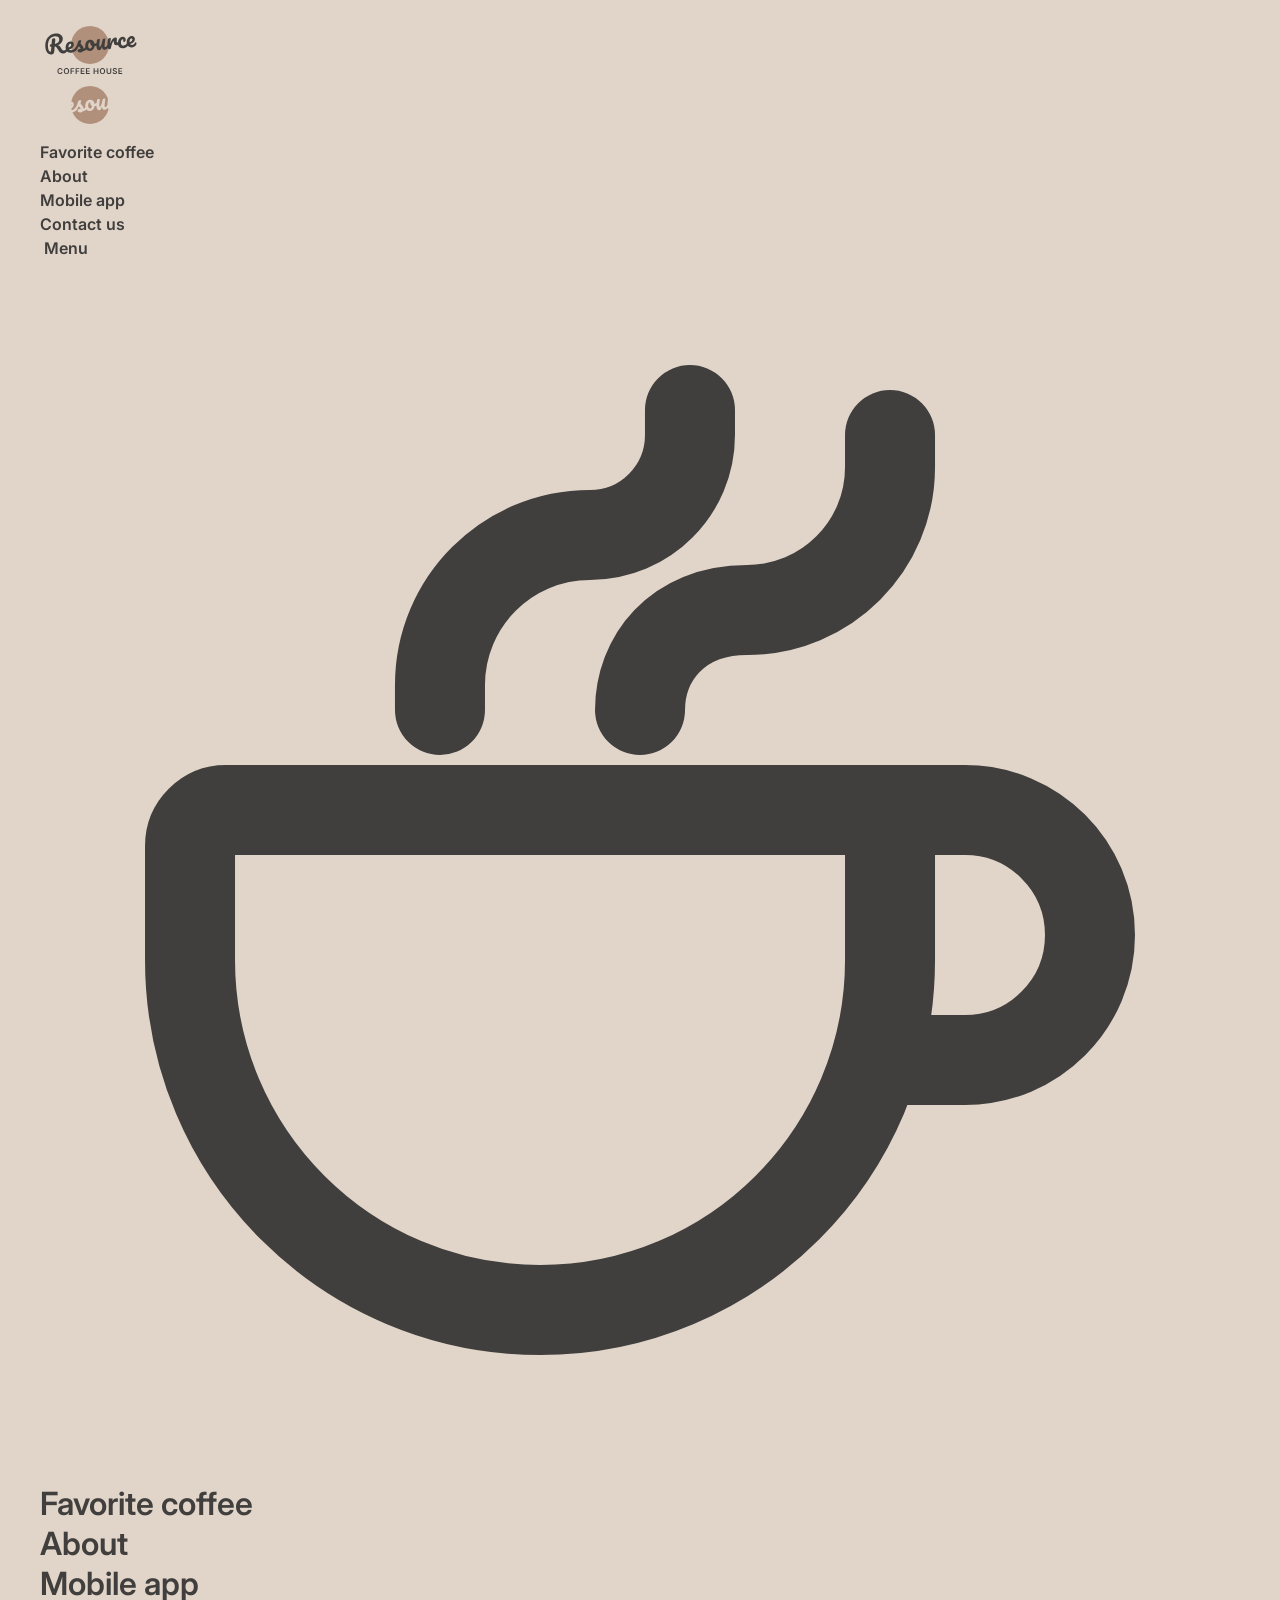
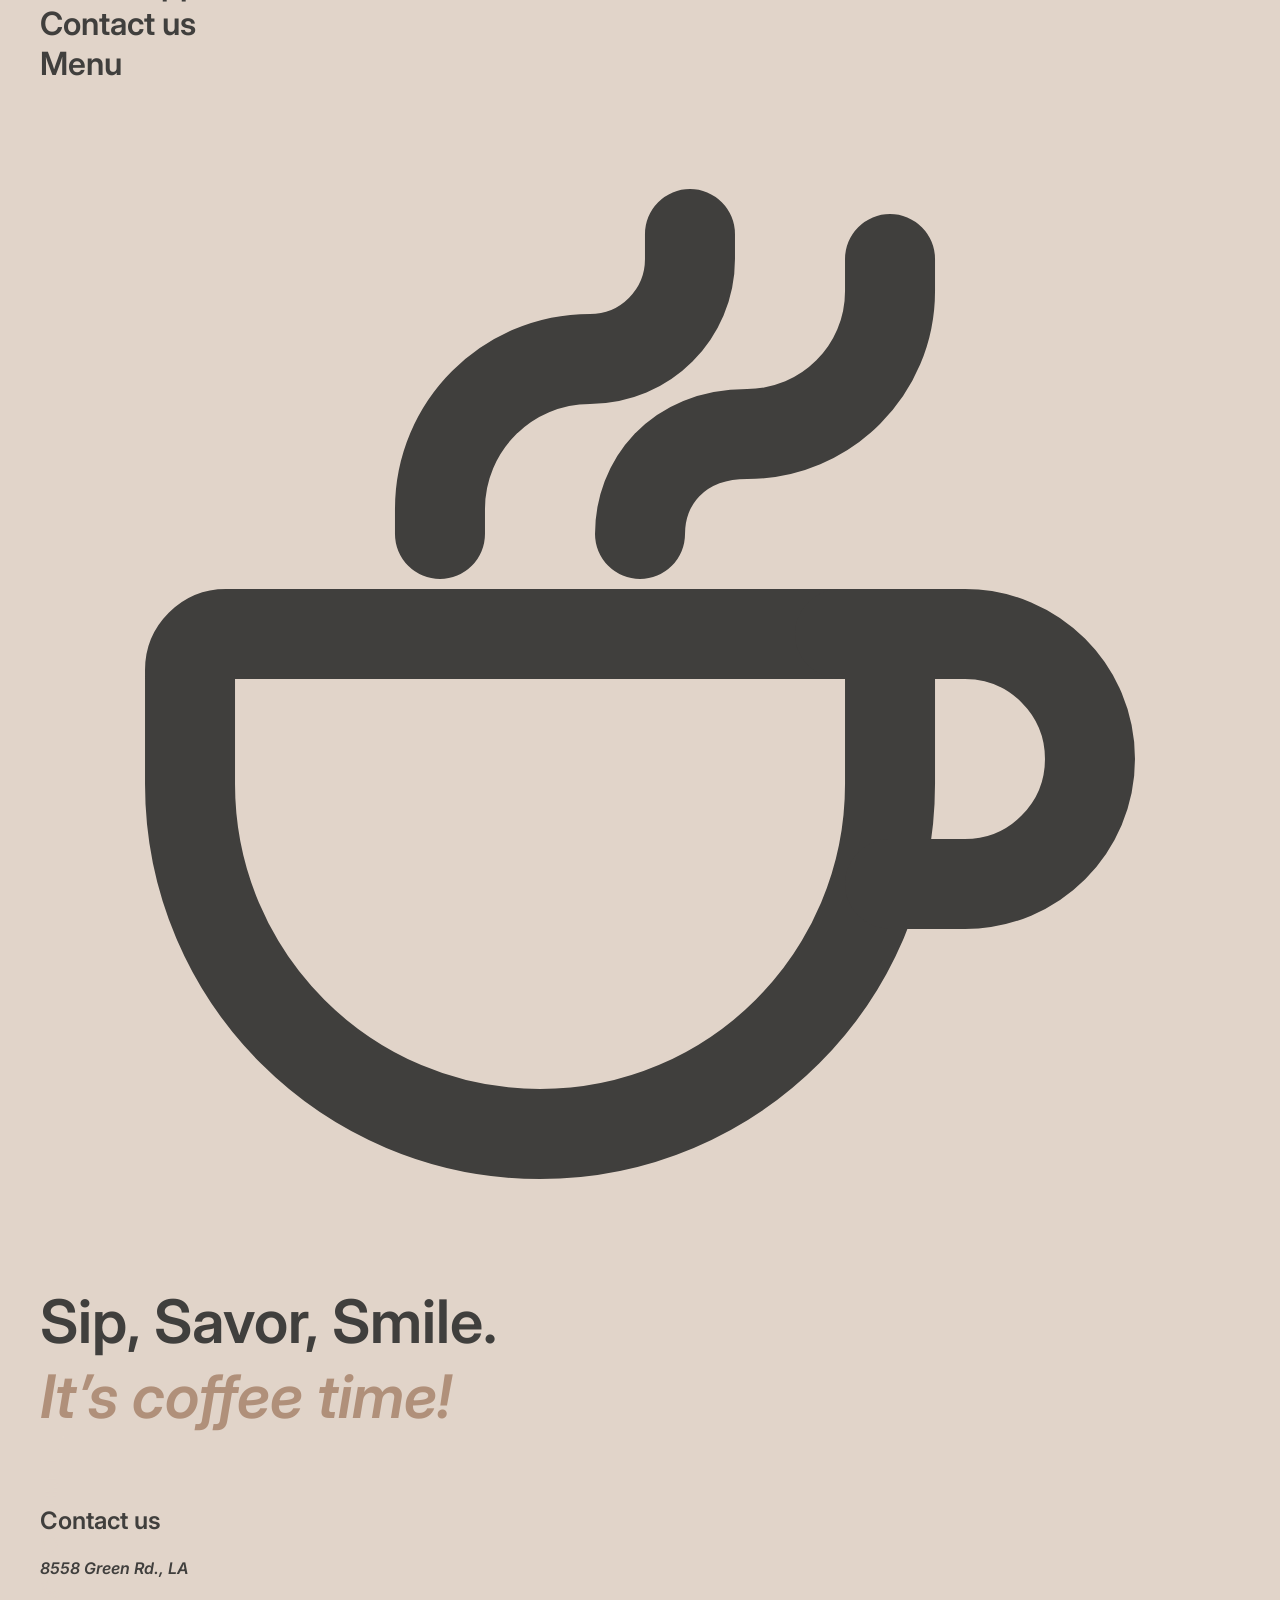
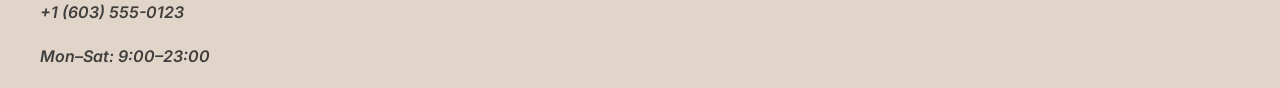
==== menu.html @ eb85e0c7 "feat: add footer and header components" ====
<!doctype html>
<html lang="en" data-theme="light">
  <head>
    <meta charset="UTF-8" />
    <meta name="viewport" content="width=device-width, initial-scale=1.0" />

    <title>Coffee House</title>

     <link rel="icon" href="./assets/icons/favicon.ico" sizes="any" />
    <link rel="icon" href="./assets/icons/favicon.svg" type="image/svg+xml" />
    <link rel="apple-touch-icon" href="./assets/images/mobile_icon.png" />

    <link rel="stylesheet" href="./css/global.css" />
    <link rel="stylesheet" href="./css/typography.css" />

    <meta
      name="description"
      content="Coffee House — enjoy premium coffee at out charming cafe."
    />

    <script src="./js/components.js" defer></script>
    <script src="./js/theme.js" defer></script>
    <script src="./components/header/header.js" defer></script>
  </head>

  <body>
    <div id="header-container"></div>

    <main>
      <section class="menu">
        <!-- Menu heading -->

        <!-- Categories -->

        <!-- Cards -->
      </section>
    </main>

    <div id="footer-container"></div>
  </body>
</html>
---- css/global.css ----
@import url("https://fonts.googleapis.com/css2?family=Inter:ital,wght@0,400;0,600;1,600&display=swap");

:root {
  color-scheme: light;

  --text-primary: light-dark(#403f3d, #e1d4c9);
  --text-inverse: light-dark(#e1d4c9, #e1d4c9);
  --text-accent: light-dark(#b0907a, #b0907a);
  --background-page: light-dark(#e1d4c9, #292826);
  --background-container: light-dark(#665f55, #403f3d);
  --background-overlay: light-dark(
    rgba(64, 63, 61, 0.8),
    rgba(41, 40, 38, 0.8)
  );
  --border-primary: light-dark(#c1b6ad, #665f55);
  --border-inverse: light-dark(#665f55, #c1b6ad);
}

:root[data-theme="light"] {
  color-scheme: light;
}

:root[data-theme="dark"] {
  color-scheme: dark;
}

*,
*::before,
*::after {
  box-sizing: border-box;
}

html {
  scroll-behavior: smooth;
}

body {
  min-width: 380px;
  padding: 20px 40px;
  margin: 0 auto;
  font-family: "Inter", sans-serif;
  color: var(--text-primary);
  background-color: var(--background-page);
}

@media (max-width: 380px) {
  body {
    padding: 20px 16px 40px;
  }
}

h1,
h2,
h3,
p {
  margin: 0;
}

ul,
ol {
  margin: 0;
  padding: 0;
  list-style: none;
}

a {
  color: inherit;
  text-decoration: none;

  &:hover {
    text-decoration: underline;
    text-decoration-thickness: 2px;
    text-underline-offset: 4px;
  }
}

button,
input,
textarea,
select {
  font: inherit;
}

button {
  padding: 0;
  color: inherit;
  background: none;
  border: none;
  cursor: pointer;
}

img,
svg {
  display: block;
}

img {
  max-width: 100%;
  height: auto;
}
---- css/typography.css ----
.heading-1 {
  font-size: 72px;
  font-weight: 600;
  line-height: 1.05;
}

.heading-2 {
  font-size: 60px;
  font-weight: 600;
  line-height: 1.25;
}

.heading-3 {
  font-size: 24px;
  font-weight: 600;
  line-height: 1.25;
}

.text-medium {
  font-size: 16px;
  font-weight: 400;
  line-height: 1.5;
}

.text-caption {
  font-size: 10px;
  font-weight: 600;
  line-height: 1.4;
}

.linkButton {
  font-size: 16px;
  font-weight: 600;
  line-height: 1.5;
}

.burger-link {
  font-size: 32px;
  font-weight: 600;
  line-height: 1.25;
}

.accent {
  color: var(--text-accent);
  font-style: italic;
}

@media (max-width: 600px) {
  .heading-1 {
    font-size: 42px;
    line-height: 1.15;
  }

  .heading-2 {
    font-size: 32px;
    line-height: 1.25;
  }
}
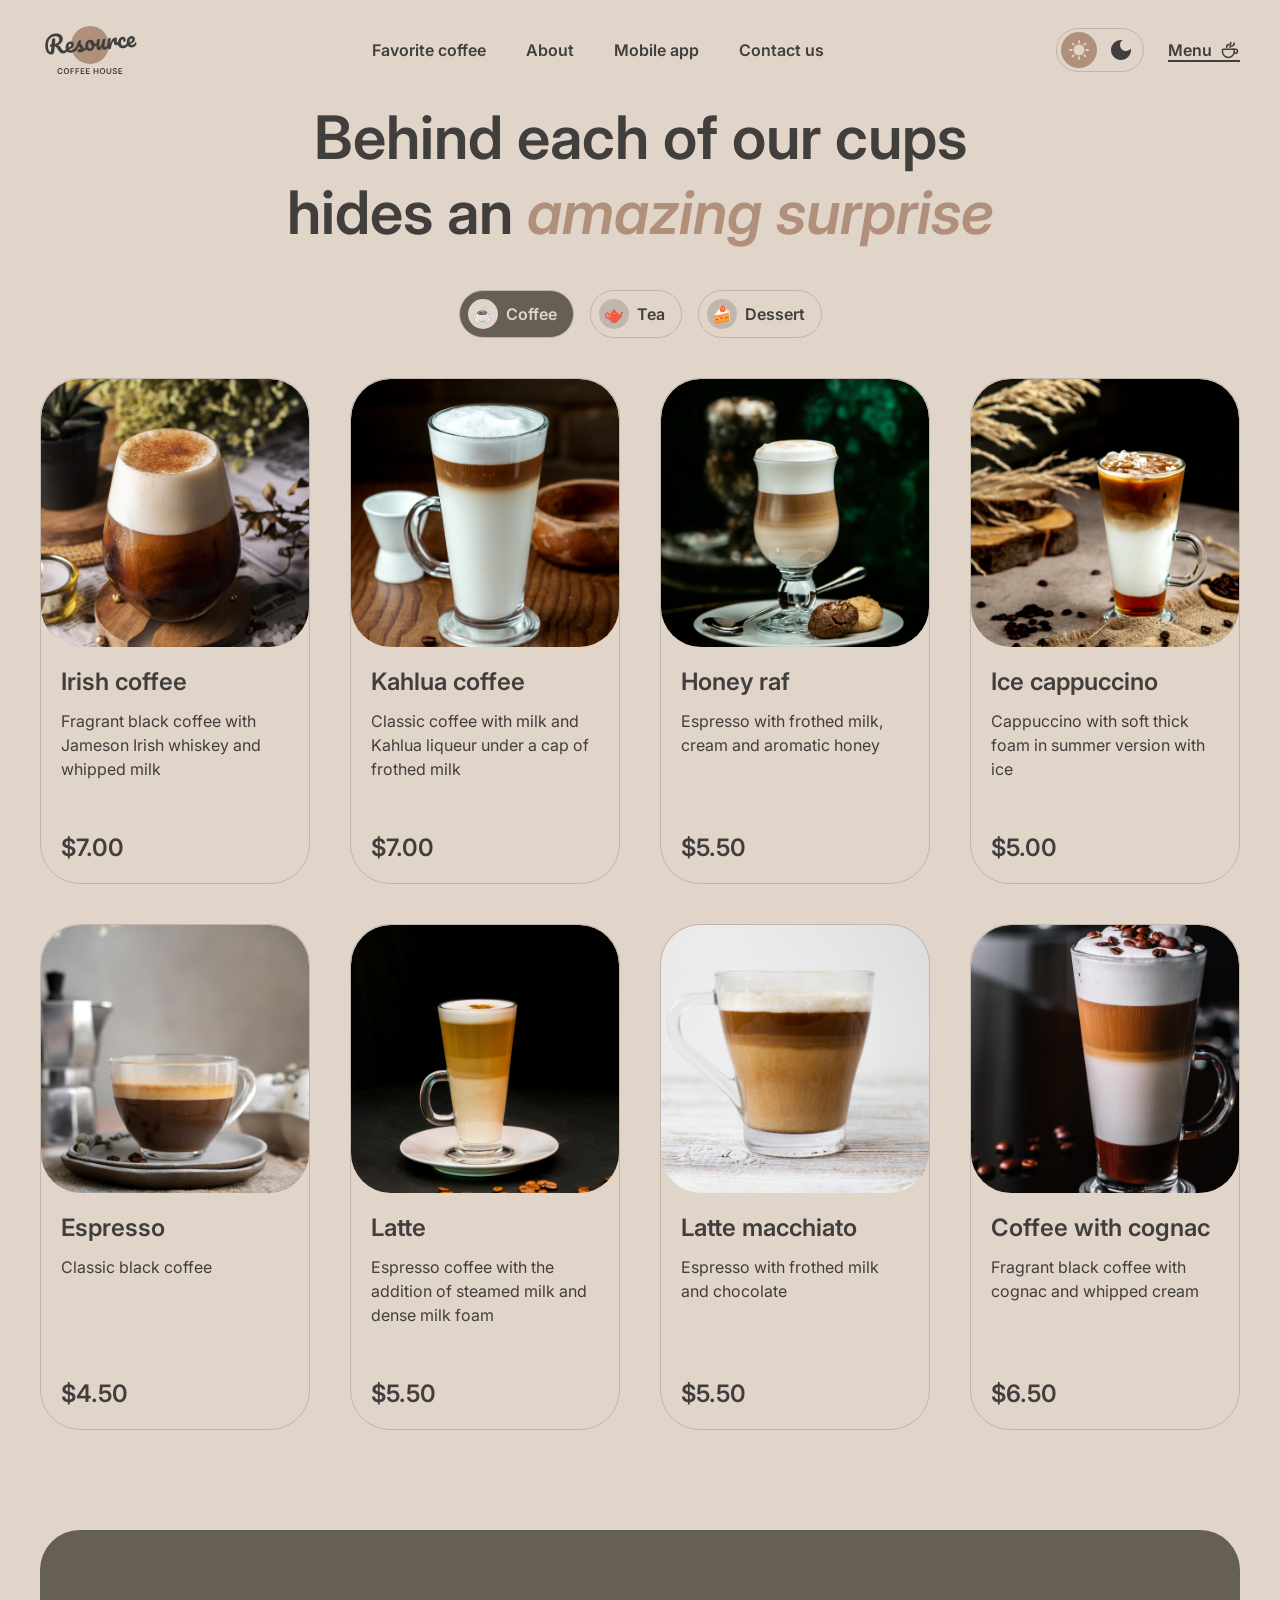
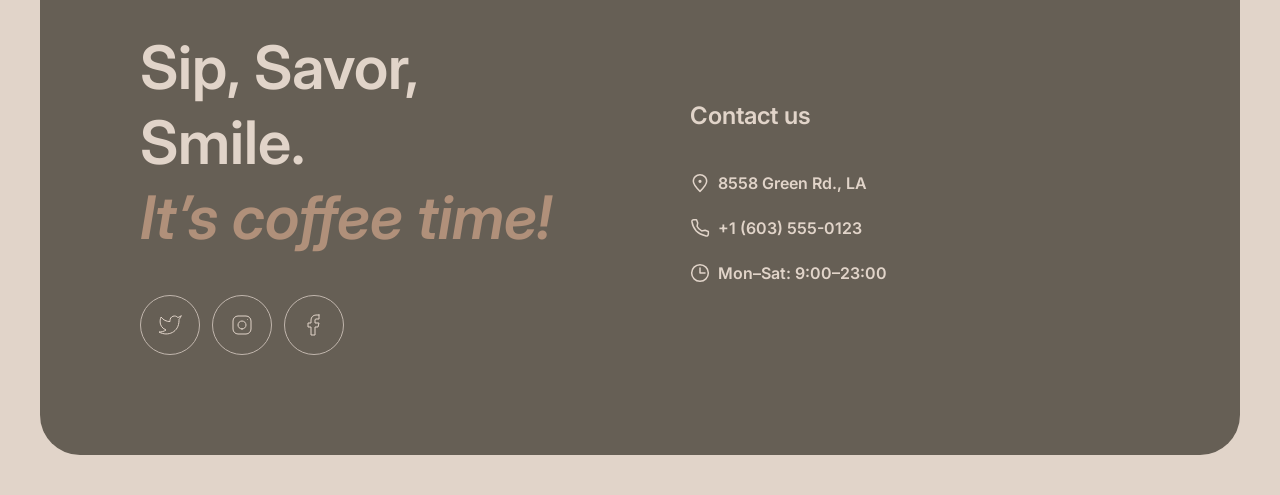
==== commit 104a917e: "feat: add menu page" ====
--- a/menu.html
+++ b/menu.html
@@ -5,37 +5,226 @@
     <meta name="viewport" content="width=device-width, initial-scale=1.0" />
 
     <title>Coffee House</title>
-
-     <link rel="icon" href="./assets/icons/favicon.ico" sizes="any" />
-    <link rel="icon" href="./assets/icons/favicon.svg" type="image/svg+xml" />
-    <link rel="apple-touch-icon" href="./assets/images/mobile_icon.png" />
-
-    <link rel="stylesheet" href="./css/global.css" />
-    <link rel="stylesheet" href="./css/typography.css" />
-
     <meta
       name="description"
       content="Coffee House — enjoy premium coffee at out charming cafe."
     />
 
+    <link rel="icon" href="./assets/icons/favicon.ico" sizes="any" />
+    <link rel="icon" href="./assets/icons/favicon.svg" type="image/svg+xml" />
+    <link rel="apple-touch-icon" href="./assets/images/mobile_icon.png" />
+
+    <link rel="stylesheet" href="./components/header/header.css" />
+    <link rel="stylesheet" href="./components/footer/footer.css" />
+    <link rel="stylesheet" href="./css/menu.css" />
+
+    <link rel="stylesheet" href="./css/global.css" />
+    <link rel="stylesheet" href="./css/typography.css" />
+
     <script src="./js/components.js" defer></script>
     <script src="./js/theme.js" defer></script>
     <script src="./components/header/header.js" defer></script>
   </head>
 
-  <body>
+  <body class="menuPage">
     <div id="header-container"></div>
 
     <main>
       <section class="menu">
-        <!-- Menu heading -->
-
-        <!-- Categories -->
-
-        <!-- Cards -->
+        <h1 class="heading-2 menuTitle">
+          Behind each of our cups<br />
+          hides an <span class="accent">amazing surprise</span>
+        </h1>
+
+        <div class="categories">
+          <button class="category linkButton active" type="button">
+            <span class="categoryIcon">☕</span>
+            Coffee
+          </button>
+
+          <button class="category linkButton" type="button">
+            <span class="categoryIcon">🫖</span>
+            Tea
+          </button>
+
+          <button class="category linkButton" type="button">
+            <span class="categoryIcon">🍰</span>
+            Dessert
+          </button>
+        </div>
+
+        <div class="menuGrid">
+          <article class="menuCard">
+            <div class="cardImage">
+              <img src="./assets/images/coffee-1.jpg" alt="Irish coffee" />
+            </div>
+
+            <div class="cardContent">
+              <div>
+                <h2 class="heading-3">Irish coffee</h2>
+                <p class="text-medium">
+                  Fragrant black coffee with Jameson Irish whiskey and whipped
+                  milk
+                </p>
+              </div>
+
+              <p class="heading-3">$7.00</p>
+            </div>
+          </article>
+
+          <article class="menuCard">
+            <div class="cardImage">
+              <img src="./assets/images/coffee-2.jpg" alt="Kahlua coffee" />
+            </div>
+
+            <div class="cardContent">
+              <div>
+                <h2 class="heading-3">Kahlua coffee</h2>
+                <p class="text-medium">
+                  Classic coffee with milk and Kahlua liqueur under a cap of
+                  frothed milk
+                </p>
+              </div>
+
+              <p class="heading-3">$7.00</p>
+            </div>
+          </article>
+
+          <article class="menuCard">
+            <div class="cardImage">
+              <img src="./assets/images/coffee-3.jpg" alt="Honey raf" />
+            </div>
+
+            <div class="cardContent">
+              <div>
+                <h2 class="heading-3">Honey raf</h2>
+                <p class="text-medium">
+                  Espresso with frothed milk, cream and aromatic honey
+                </p>
+              </div>
+
+              <p class="heading-3">$5.50</p>
+            </div>
+          </article>
+
+          <article class="menuCard">
+            <div class="cardImage">
+              <img src="./assets/images/coffee-4.jpg" alt="Ice cappuccino" />
+            </div>
+
+            <div class="cardContent">
+              <div>
+                <h2 class="heading-3">Ice cappuccino</h2>
+                <p class="text-medium">
+                  Cappuccino with soft thick foam in summer version with ice
+                </p>
+              </div>
+
+              <p class="heading-3">$5.00</p>
+            </div>
+          </article>
+
+          <article class="menuCard">
+            <div class="cardImage">
+              <img src="./assets/images/coffee-5.jpg" alt="Espresso" />
+            </div>
+
+            <div class="cardContent">
+              <div>
+                <h2 class="heading-3">Espresso</h2>
+                <p class="text-medium">Classic black coffee</p>
+              </div>
+
+              <p class="heading-3">$4.50</p>
+            </div>
+          </article>
+
+          <article class="menuCard">
+            <div class="cardImage">
+              <img src="./assets/images/coffee-6.jpg" alt="Latte" />
+            </div>
+
+            <div class="cardContent">
+              <div>
+                <h2 class="heading-3">Latte</h2>
+                <p class="text-medium">
+                  Espresso coffee with the addition of steamed milk and dense
+                  milk foam
+                </p>
+              </div>
+
+              <p class="heading-3">$5.50</p>
+            </div>
+          </article>
+
+          <article class="menuCard">
+            <div class="cardImage">
+              <img src="./assets/images/coffee-7.jpg" alt="Latte macchiato" />
+            </div>
+
+            <div class="cardContent">
+              <div>
+                <h2 class="heading-3">Latte macchiato</h2>
+                <p class="text-medium">
+                  Espresso with frothed milk and chocolate
+                </p>
+              </div>
+
+              <p class="heading-3">$5.50</p>
+            </div>
+          </article>
+
+          <article class="menuCard">
+            <div class="cardImage">
+              <img
+                src="./assets/images/coffee-8.jpg"
+                alt="Coffee with cognac"
+              />
+            </div>
+
+            <div class="cardContent">
+              <div>
+                <h2 class="heading-3">Coffee with cognac</h2>
+                <p class="text-medium">
+                  Fragrant black coffee with cognac and whipped cream
+                </p>
+              </div>
+
+              <p class="heading-3">$6.50</p>
+            </div>
+          </article>
+        </div>
+
+        <button
+          class="showMore"
+          type="button"
+          aria-label="Show more menu items"
+        >
+          <svg
+            class="refreshIcon"
+            viewBox="0 0 24 24"
+            fill="none"
+            xmlns="http://www.w3.org/2000/svg"
+            aria-hidden="true"
+          >
+            <path
+              d="M21.8883 13.5C21.1645 18.3113 17.013 22 12 22C6.47715 22 2 17.5228 2 12C2 6.47715 6.47715 2 12 2C16.1006 2 19.6248 4.46819 21.1679 8"
+              stroke="currentColor"
+              stroke-linecap="round"
+              stroke-linejoin="round"
+            />
+
+            <path
+              d="M17 8H21.4C21.7314 8 22 7.73137 22 7.4V3"
+              stroke="currentColor"
+              stroke-linecap="round"
+              stroke-linejoin="round"
+            />
+          </svg>
+        </button>
       </section>
     </main>
 
     <div id="footer-container"></div>
   </body>
-</html>+</html>
--- a/components/header/header.css
+++ b/components/header/header.css
@@ -0,0 +1,298 @@
+.header {
+  display: flex;
+  align-items: center;
+  justify-content: space-between;
+  width: 100%;
+  max-width: 1360px;
+  margin: 0 auto;
+
+  .logo {
+    flex-shrink: 0;
+
+    img {
+      display: block;
+      width: 100px;
+      height: 60px;
+    }
+
+    .logoDark {
+      display: none;
+    }
+  }
+
+  .navigation {
+    ul {
+      display: flex;
+      align-items: center;
+      gap: 40px;
+    }
+  }
+
+  .actions {
+    display: flex;
+    align-items: center;
+    gap: 24px;
+  }
+
+  .themeSwitch {
+    display: flex;
+    align-items: center;
+    justify-content: space-between;
+    width: 88px;
+    height: 44px;
+    padding: 4px;
+    border: 1px solid var(--border-primary);
+    border-radius: 100px;
+
+    .option {
+      display: flex;
+      align-items: center;
+      justify-content: center;
+      width: 36px;
+      height: 36px;
+      color: var(--text-primary);
+      border-radius: 50%;
+      transition:
+        color 0.3s ease,
+        background-color 0.3s ease;
+    }
+
+    .icon {
+      width: 20px;
+      height: 20px;
+      background-color: currentColor;
+      mask-repeat: no-repeat;
+      mask-position: center;
+      mask-size: contain;
+      -webkit-mask-repeat: no-repeat;
+      -webkit-mask-position: center;
+      -webkit-mask-size: contain;
+    }
+
+    .sun {
+      mask-image: url("../../assets/icons/sun.svg");
+      -webkit-mask-image: url("../../assets/icons/sun.svg");
+    }
+
+    .moon {
+      mask-image: url("../../assets/icons/moon.svg");
+      -webkit-mask-image: url("../../assets/icons/moon.svg");
+    }
+  }
+
+  .menuLink {
+    display: flex;
+    align-items: center;
+    gap: 8px;
+    color: var(--text-primary);
+
+    &:hover {
+      text-decoration: none;
+      box-shadow: inset 0 -2px 0 currentColor;
+    }
+
+    .coffeeIcon {
+      width: 20px;
+      height: 20px;
+      flex-shrink: 0;
+    }
+  }
+
+  .burger {
+    display: none;
+  }
+
+  .mobileNavigation {
+    display: none;
+  }
+}
+
+.menuPage {
+  .header {
+    .menuLink {
+      text-decoration: none;
+      box-shadow: inset 0 -2px 0 currentColor;
+      pointer-events: none;
+      cursor: default;
+    }
+  }
+}
+
+:root[data-theme="light"] {
+  .header {
+    .logoLight {
+      display: block;
+    }
+
+    .logoDark {
+      display: none;
+    }
+
+    .themeSwitch {
+      .light {
+        color: var(--text-inverse);
+        background-color: var(--text-accent);
+      }
+
+      .dark {
+        color: var(--text-primary);
+        background-color: transparent;
+      }
+    }
+  }
+}
+
+:root[data-theme="dark"] {
+  .header {
+    .logoLight {
+      display: none;
+    }
+
+    .logoDark {
+      display: block;
+    }
+
+    .themeSwitch {
+      .light {
+        color: var(--text-primary);
+        background-color: transparent;
+      }
+
+      .dark {
+        color: var(--text-inverse);
+        background-color: var(--text-accent);
+      }
+    }
+  }
+}
+
+@media (max-width: 768px) {
+  .header {
+    .navigation {
+      display: none;
+    }
+
+    .actions {
+      display: flex;
+      align-items: center;
+      gap: 24px;
+    }
+
+    .menuLink {
+      display: none;
+    }
+
+    .themeSwitch {
+      width: 104px;
+      height: 52px;
+
+      .option {
+        width: 44px;
+        height: 44px;
+      }
+
+      .icon {
+        width: 20px;
+        height: 20px;
+      }
+    }
+
+    .burger {
+      position: relative;
+      display: flex;
+      align-items: center;
+      justify-content: center;
+      width: 44px;
+      height: 44px;
+      border: 1px solid var(--border-inverse);
+      border-radius: 50%;
+
+      span {
+        position: absolute;
+        width: 16px;
+        height: 1px;
+        background-color: var(--text-primary);
+      }
+
+      span:first-child {
+        transform: translateY(-4px);
+      }
+
+      span:last-child {
+        transform: translateY(4px);
+      }
+    }
+
+    .mobileNavigation {
+      position: fixed;
+      z-index: 10;
+      top: 100px;
+      left: 0;
+      width: 100%;
+      height: calc(100dvh - 100px);
+      padding: clamp(60px, 15dvh, 222px) var(--page-padding) 40px;
+      box-sizing: border-box;
+      background-color: var(--background-page);
+      align-items: flex-start;
+      justify-content: center;
+      overflow-y: auto;
+
+      ul {
+        display: flex;
+        flex-direction: column;
+        align-items: center;
+        width: 100%;
+        gap: clamp(32px, 6dvh, 60px);
+      }
+
+      .menu {
+        display: flex;
+        align-items: center;
+        gap: 16px;
+        margin-top: 40px;
+        color: var(--text-primary);
+
+        &:hover {
+          text-decoration: none;
+          box-shadow: inset 0 -2px 0 currentColor;
+        }
+
+        .coffeeIcon {
+          width: 40px;
+          height: 40px;
+          flex-shrink: 0;
+        }
+      }
+    }
+
+    &.menuOpen {
+      .mobileNavigation {
+        display: flex;
+      }
+
+      .burger {
+        span:first-child {
+          transform: rotate(45deg);
+        }
+
+        span:last-child {
+          transform: rotate(-45deg);
+        }
+      }
+    }
+  }
+}
+
+@media (max-width: 380px) {
+  .header {
+    .navigation {
+      display: none;
+    }
+
+    .actions {
+      display: flex;
+      align-items: center;
+      gap: 12px;
+    }
+  }
+}
--- a/components/footer/footer.css
+++ b/components/footer/footer.css
@@ -0,0 +1,107 @@
+.footer {
+  display: flex;
+  align-items: center;
+  gap: 100px;
+  width: 100%;
+  max-width: 1360px;
+  margin: 0 auto;
+  padding: 100px;
+  color: var(--text-inverse);
+  background-color: var(--background-container);
+  border-radius: 40px;
+
+  .offer,
+  .contacts {
+    width: 100%;
+    max-width: 530px;
+  }
+
+  .offer {
+    display: flex;
+    flex-direction: column;
+    gap: 40px;
+  }
+
+  .socials {
+    display: flex;
+    align-items: center;
+    gap: 12px;
+  }
+
+  .socialLink {
+    display: flex;
+    align-items: center;
+    justify-content: center;
+    width: 60px;
+    height: 60px;
+    border: 1px solid var(--border-primary);
+    border-radius: 50%;
+    text-decoration: none;
+
+    img {
+      width: 24px;
+      height: 24px;
+    }
+
+    &:hover {
+      text-decoration: none;
+    }
+  }
+
+  .contacts {
+    display: flex;
+    flex-direction: column;
+    gap: 40px;
+  }
+
+  .contactList {
+    display: flex;
+    flex-direction: column;
+    align-items: flex-start;
+    gap: 21px;
+    margin: 0;
+    font-style: normal;
+  }
+
+  .contactItem {
+    display: flex;
+    align-items: center;
+    gap: 8px;
+    color: inherit;
+
+    img {
+      width: 20px;
+      height: 20px;
+      flex-shrink: 0;
+    }
+  }
+}
+
+@media (max-width: 768px) {
+  .footer {
+    flex-direction: column;
+    align-items: flex-start;
+    gap: 100px;
+    padding: 100px 60px;
+
+    .offer,
+    .contacts {
+      max-width: 100%;
+    }
+  }
+}
+
+@media (max-width: 380px) {
+  .footer {
+    gap: 40px;
+    padding: 60px 16px;
+
+    .offer {
+      gap: 40px;
+    }
+
+    .contacts {
+      gap: 40px;
+    }
+  }
+}
--- a/css/menu.css
+++ b/css/menu.css
@@ -0,0 +1,166 @@
+.menu {
+  display: flex;
+  flex-direction: column;
+  align-items: center;
+  width: 100%;
+  max-width: 1360px;
+  margin: 20px auto;
+  padding-bottom: 80px;
+
+  .menuTitle {
+    max-width: 800px;
+    text-align: center;
+  }
+
+  .categories {
+    display: flex;
+    align-items: center;
+    gap: 16px;
+    margin-top: 40px;
+  }
+
+  .category {
+    display: flex;
+    align-items: center;
+    gap: 8px;
+    padding: 8px 16px 8px 8px;
+    border: 1px solid var(--border-primary);
+    border-radius: 100px;
+
+    .categoryIcon {
+      display: flex;
+      align-items: center;
+      justify-content: center;
+      width: 30px;
+      height: 30px;
+      background-color: var(--border-primary);
+      border-radius: 50%;
+    }
+
+    &.active {
+      color: var(--text-inverse);
+      background-color: var(--background-container);
+      .categoryIcon {
+        background-color: var(--background-page);
+      }
+    }
+  }
+
+  .menuGrid {
+    display: grid;
+    grid-template-columns: repeat(4, 1fr);
+    gap: 40px;
+    width: 100%;
+    margin-top: 40px;
+  }
+
+  .menuCard {
+    display: flex;
+    flex-direction: column;
+    min-height: 506px;
+    overflow: hidden;
+    border: 1px solid var(--border-primary);
+    border-radius: 40px;
+  }
+
+  .cardImage {
+    width: 100%;
+    aspect-ratio: 1;
+    overflow: hidden;
+    border-radius: 40px;
+
+    img {
+      width: 100%;
+      height: 100%;
+      object-fit: cover;
+      transform: scale(1.1);
+    }
+  }
+
+  .cardContent {
+    display: flex;
+    flex-direction: column;
+    justify-content: space-between;
+    flex-grow: 1;
+    padding: 20px;
+
+    > div {
+      display: flex;
+      flex-direction: column;
+      gap: 12px;
+    }
+  }
+
+  .showMore {
+    display: none;
+
+    .refreshIcon {
+      width: 24px;
+      height: 24px;
+      flex-shrink: 0;
+    }
+  }
+}
+
+@media (max-width: 768px) {
+  .menu {
+    .menuTitle {
+      max-width: 688px;
+
+      br {
+        display: none;
+      }
+    }
+
+    .menuGrid {
+      grid-template-columns: repeat(2, 310px);
+      justify-content: center;
+    }
+
+    .menuCard:nth-child(n + 5) {
+      display: none;
+    }
+
+    .showMore {
+      display: flex;
+      align-items: center;
+      justify-content: center;
+
+      width: 60px;
+      height: 60px;
+      margin-top: 40px;
+
+      color: var(--text-primary);
+
+      border: 1px solid var(--border-primary);
+      border-radius: 50%;
+    }
+  }
+}
+
+@media (max-width: 380px) {
+  .menu {
+    .menuTitle {
+      max-width: 100%;
+
+      br {
+        display: none;
+      }
+    }
+
+    .categories {
+      justify-content: center;
+      gap: 8px;
+      width: 100%;
+    }
+
+    .category {
+      padding: 8px 12px 8px 8px;
+    }
+
+    .menuGrid {
+      grid-template-columns: 310px;
+      justify-content: center;
+    }
+  }
+}
--- a/css/global.css
+++ b/css/global.css
@@ -2,7 +2,6 @@
 
 :root {
   color-scheme: light;
-
   --text-primary: light-dark(#403f3d, #e1d4c9);
   --text-inverse: light-dark(#e1d4c9, #e1d4c9);
   --text-accent: light-dark(#b0907a, #b0907a);
@@ -14,6 +13,7 @@
   );
   --border-primary: light-dark(#c1b6ad, #665f55);
   --border-inverse: light-dark(#665f55, #c1b6ad);
+  --page-padding: 40px;
 }
 
 :root[data-theme="light"] {
@@ -36,16 +36,16 @@
 
 body {
   min-width: 380px;
-  padding: 20px 40px;
   margin: 0 auto;
   font-family: "Inter", sans-serif;
   color: var(--text-primary);
   background-color: var(--background-page);
+  padding: 20px var(--page-padding) 40px;
 }
 
 @media (max-width: 380px) {
-  body {
-    padding: 20px 16px 40px;
+  :root {
+    --page-padding: 16px;
   }
 }
 
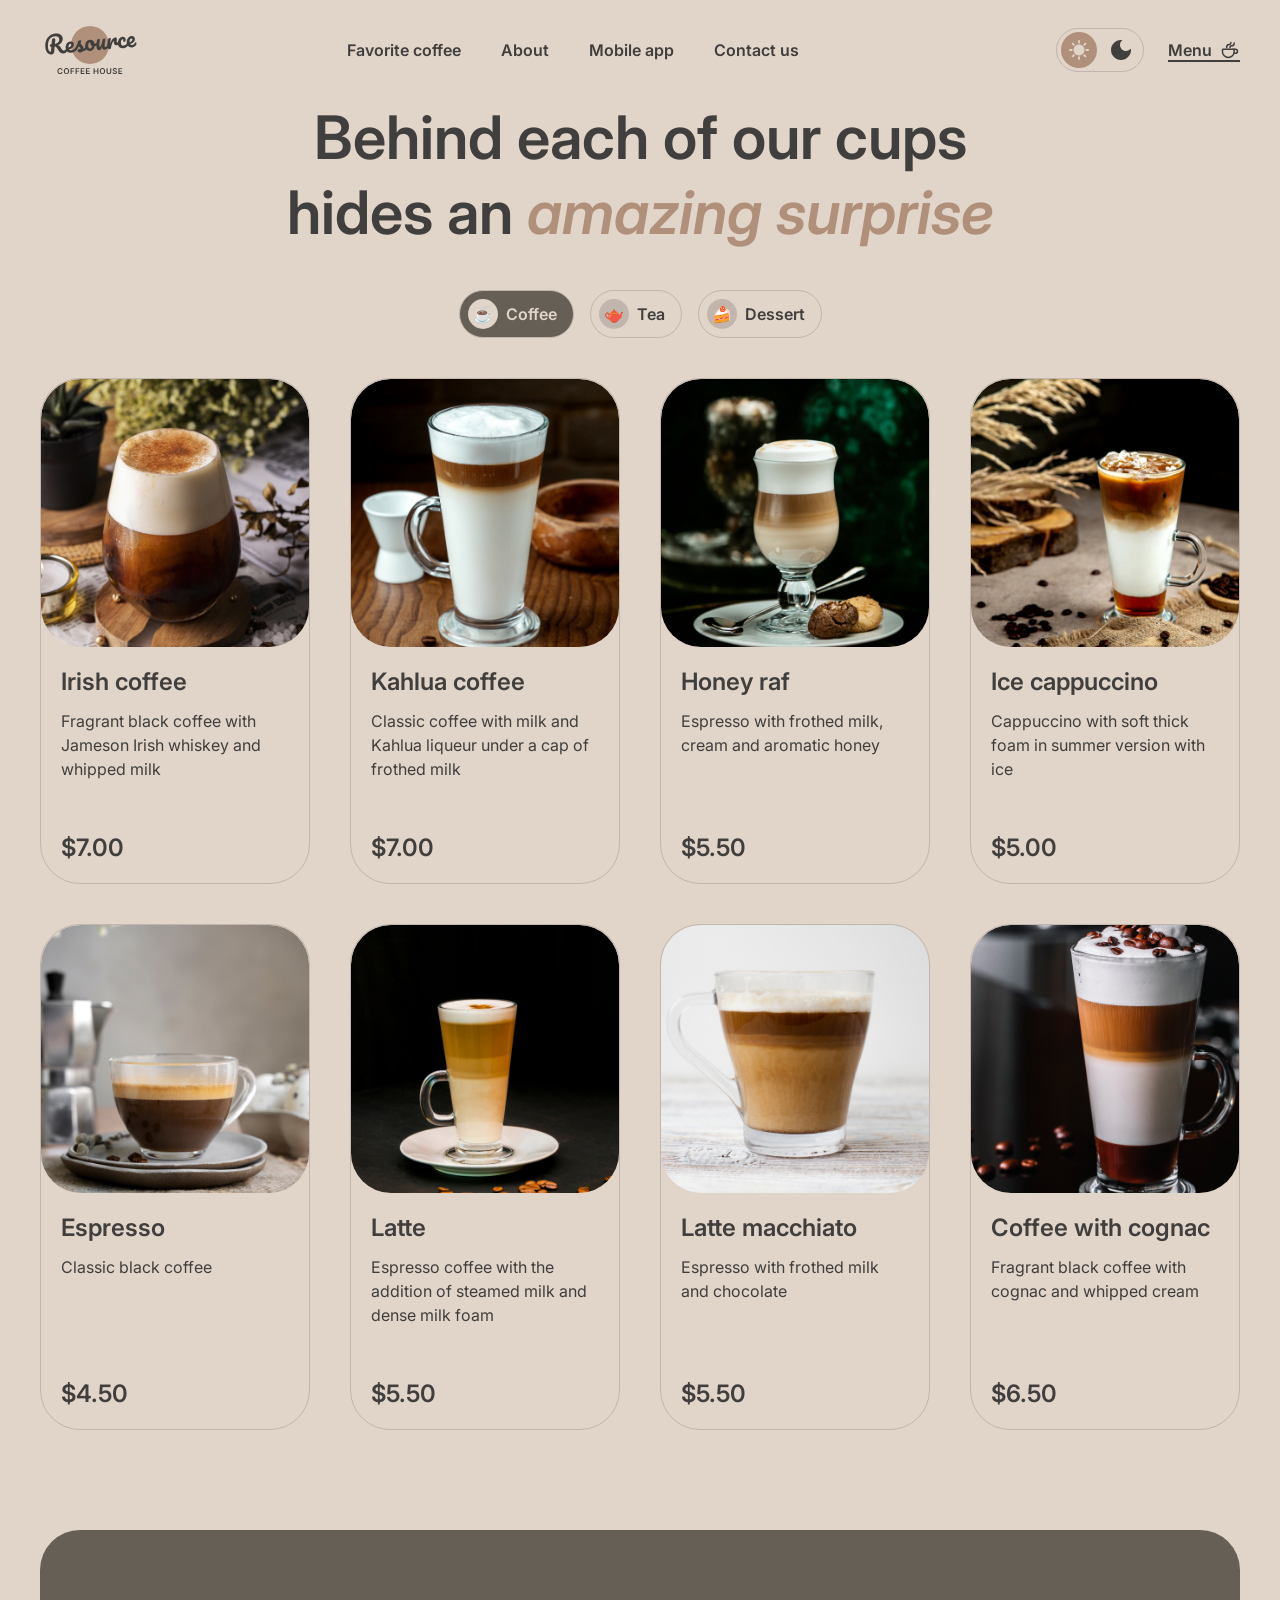
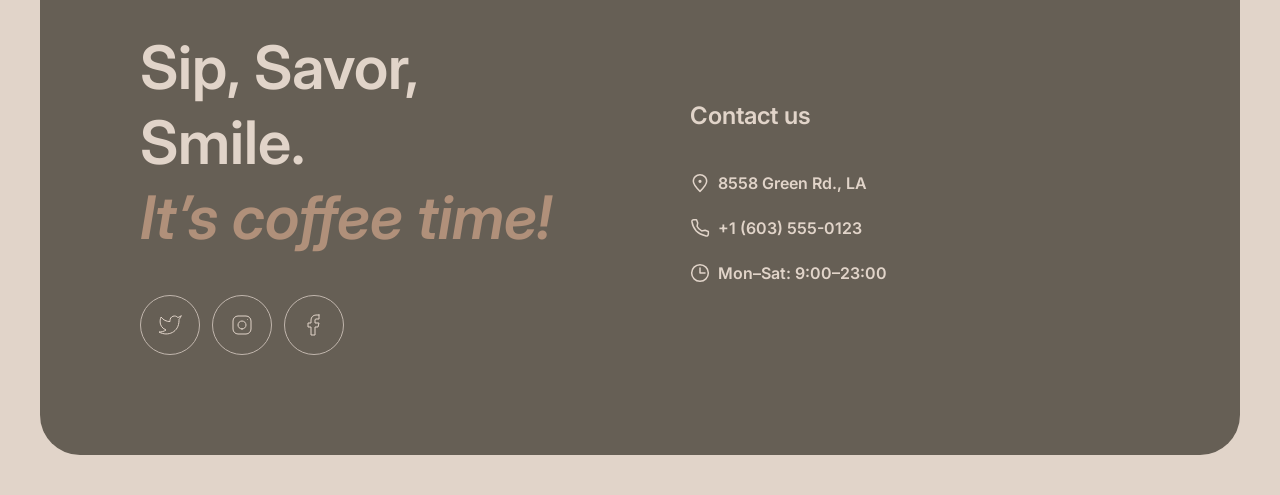
==== commit e18844f4: "fix: bags and styles" ====
--- a/menu.html
+++ b/menu.html
@@ -7,7 +7,7 @@
     <title>Coffee House</title>
     <meta
       name="description"
-      content="Coffee House — enjoy premium coffee at out charming cafe."
+      content="Coffee House — enjoy premium coffee at our charming cafe."
     />
 
     <link rel="icon" href="./assets/icons/favicon.ico" sizes="any" />
--- a/components/header/header.css
+++ b/components/header/header.css
@@ -21,6 +21,7 @@
   }
 
   .navigation {
+    margin-left: -50px;
     ul {
       display: flex;
       align-items: center;
--- a/components/footer/footer.css
+++ b/components/footer/footer.css
@@ -37,6 +37,16 @@
     border: 1px solid var(--border-primary);
     border-radius: 50%;
     text-decoration: none;
+
+    transition:
+      background-color 0.3s ease,
+      border-color 0.3s ease;
+
+    &:hover {
+      background-color: var(--background-page);
+      border-color: var(--background-page);
+      text-decoration: none;
+    }
 
     img {
       width: 24px;
@@ -82,7 +92,9 @@
     flex-direction: column;
     align-items: flex-start;
     gap: 100px;
-    padding: 100px 60px;
+    padding: 100px 0px;
+    padding-left: clamp(16px, 7.8125vw, 60px);
+    padding-right: clamp(16px, 7.8125vw, 60px);
 
     .offer,
     .contacts {
@@ -104,4 +116,4 @@
       gap: 40px;
     }
   }
-}+}
--- a/css/menu.css
+++ b/css/menu.css
@@ -27,6 +27,15 @@
     border: 1px solid var(--border-primary);
     border-radius: 100px;
 
+    transition:
+      color 0.3s ease,
+      background-color 0.3s ease;
+
+    &:not(.active):hover {
+      color: var(--text-inverse);
+      background-color: var(--background-container);
+    }
+
     .categoryIcon {
       display: flex;
       align-items: center;
@@ -61,6 +70,19 @@
     overflow: hidden;
     border: 1px solid var(--border-primary);
     border-radius: 40px;
+    transition: border-color 0.3s ease;
+
+    .cardImage img {
+      transition: transform 0.3s ease;
+    }
+
+    &:hover {
+      border-color: var(--border-inverse);
+
+      .cardImage img {
+        transform: scale(1);
+      }
+    }
   }
 
   .cardImage {
@@ -135,6 +157,22 @@
       border: 1px solid var(--border-primary);
       border-radius: 50%;
     }
+
+    .categories {
+      justify-content: center;
+      gap: clamp(8px, 2.1vw, 16px);
+      width: 100%;
+    }
+
+    .category {
+      padding: 8px clamp(12px, 2.1vw, 16px) 8px 8px;
+    }
+
+    .menuGrid {
+      grid-template-columns: repeat(auto-fit, minmax(min(310px, 100%), 310px));
+
+      justify-content: center;
+    }
   }
 }
 
--- a/css/global.css
+++ b/css/global.css
@@ -46,6 +46,12 @@
 @media (max-width: 380px) {
   :root {
     --page-padding: 16px;
+  }
+}
+
+@media (max-width: 768px) {
+  :root {
+    --page-padding: clamp(16px, 5.21vw, 40px);
   }
 }
 
--- a/css/typography.css
+++ b/css/typography.css
@@ -45,7 +45,7 @@
   font-style: italic;
 }
 
-@media (max-width: 600px) {
+@media (max-width: 380px) {
   .heading-1 {
     font-size: 42px;
     line-height: 1.15;
@@ -55,4 +55,14 @@
     font-size: 32px;
     line-height: 1.25;
   }
+}
+
+@media (max-width: 768px) {
+  .heading-1 {
+    font-size: clamp(42px, 9.375vw, 72px);
+  }
+
+  .heading-2 {
+    font-size: clamp(32px, 7.8125vw, 60px);
+  }
 }
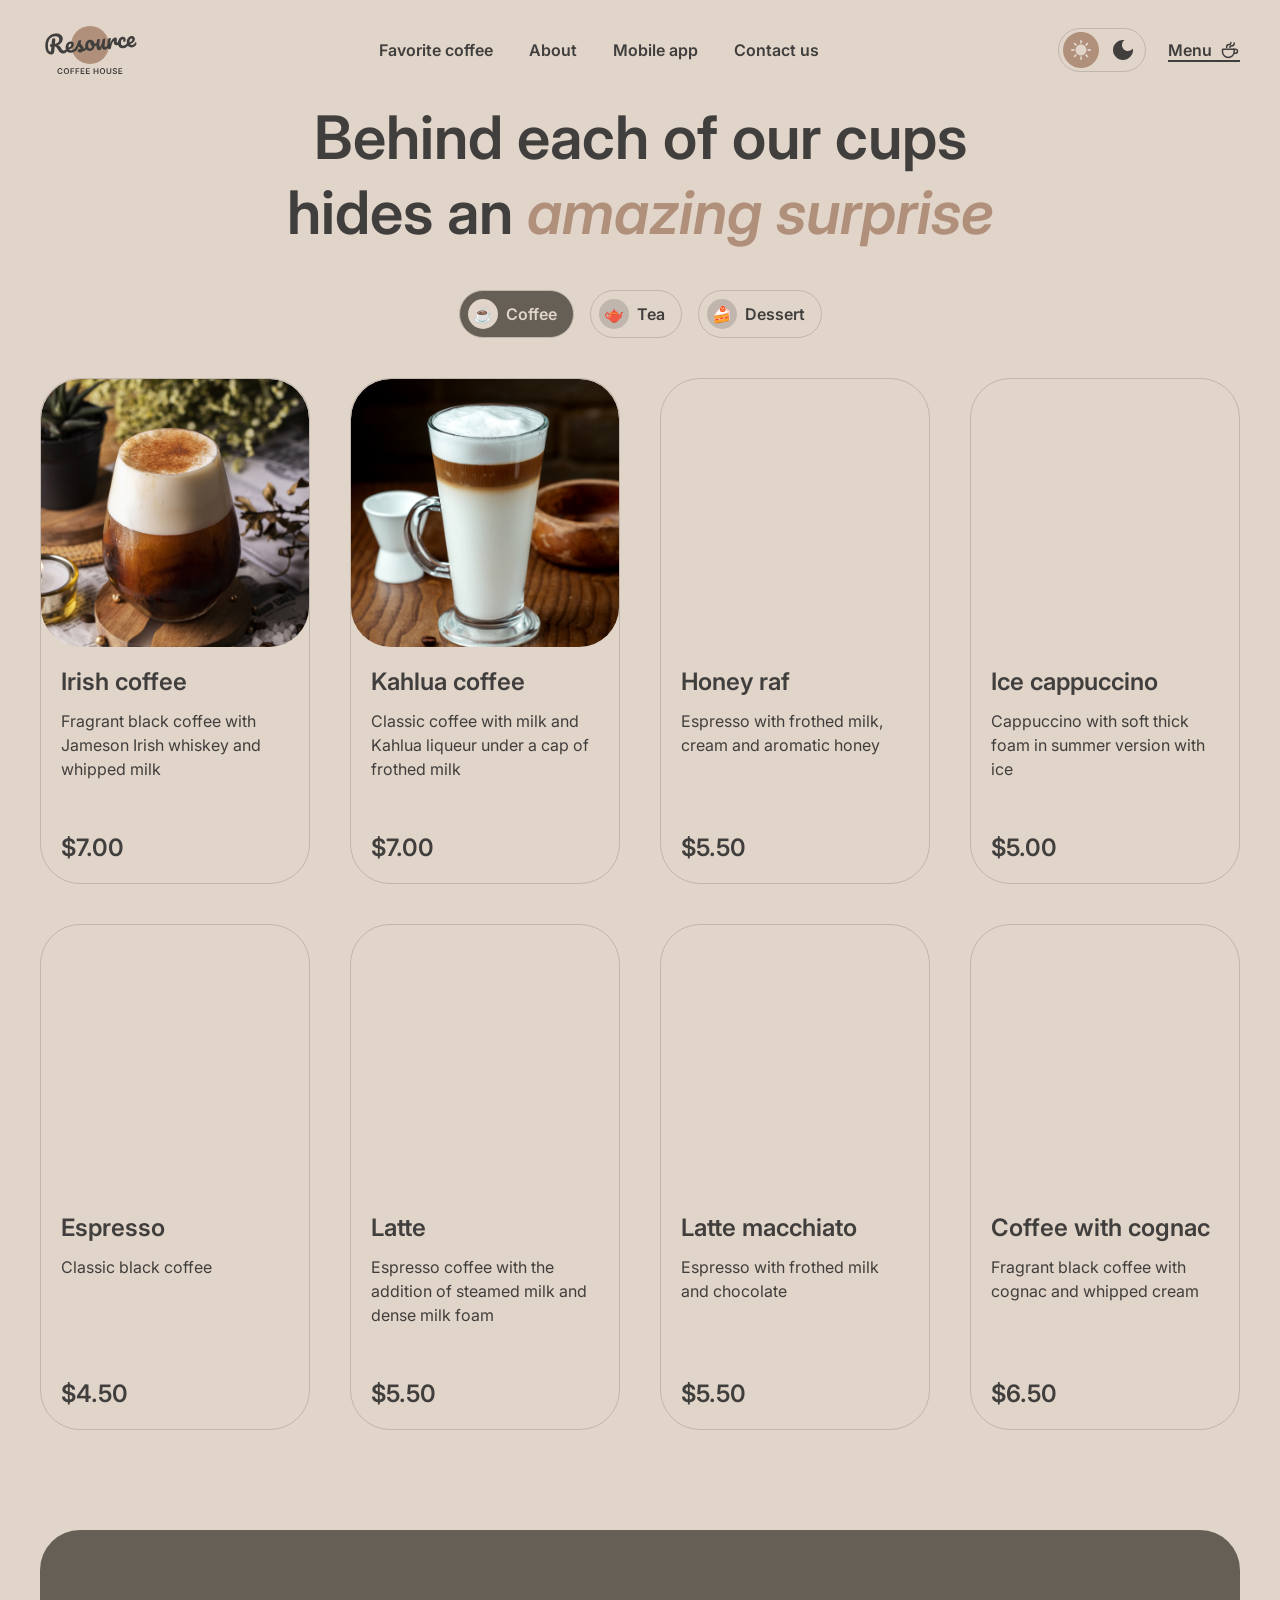
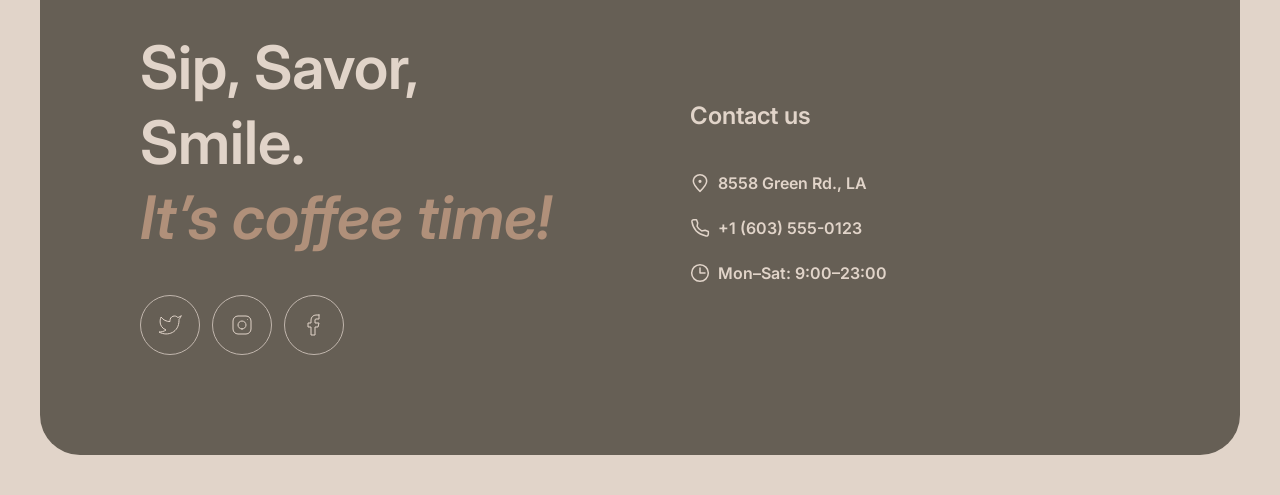
==== commit 1cf5cf5c: "feat: add catalog and logic for categories" ====
--- a/menu.html
+++ b/menu.html
@@ -24,6 +24,7 @@
     <script src="./js/components.js" defer></script>
     <script src="./js/theme.js" defer></script>
     <script src="./components/header/header.js" defer></script>
+    <script src="./js/menu.js" defer></script>
   </head>
 
   <body class="menuPage">
@@ -37,163 +38,23 @@
         </h1>
 
         <div class="categories">
-          <button class="category linkButton active" type="button">
+          <button class="category linkButton active" type="button" data-category="coffee">
             <span class="categoryIcon">☕</span>
             Coffee
           </button>
 
-          <button class="category linkButton" type="button">
+          <button class="category linkButton" type="button" data-category="tea">
             <span class="categoryIcon">🫖</span>
             Tea
           </button>
 
-          <button class="category linkButton" type="button">
+          <button class="category linkButton" type="button" data-category="dessert">
             <span class="categoryIcon">🍰</span>
             Dessert
           </button>
         </div>
 
-        <div class="menuGrid">
-          <article class="menuCard">
-            <div class="cardImage">
-              <img src="./assets/images/coffee-1.jpg" alt="Irish coffee" />
-            </div>
-
-            <div class="cardContent">
-              <div>
-                <h2 class="heading-3">Irish coffee</h2>
-                <p class="text-medium">
-                  Fragrant black coffee with Jameson Irish whiskey and whipped
-                  milk
-                </p>
-              </div>
-
-              <p class="heading-3">$7.00</p>
-            </div>
-          </article>
-
-          <article class="menuCard">
-            <div class="cardImage">
-              <img src="./assets/images/coffee-2.jpg" alt="Kahlua coffee" />
-            </div>
-
-            <div class="cardContent">
-              <div>
-                <h2 class="heading-3">Kahlua coffee</h2>
-                <p class="text-medium">
-                  Classic coffee with milk and Kahlua liqueur under a cap of
-                  frothed milk
-                </p>
-              </div>
-
-              <p class="heading-3">$7.00</p>
-            </div>
-          </article>
-
-          <article class="menuCard">
-            <div class="cardImage">
-              <img src="./assets/images/coffee-3.jpg" alt="Honey raf" />
-            </div>
-
-            <div class="cardContent">
-              <div>
-                <h2 class="heading-3">Honey raf</h2>
-                <p class="text-medium">
-                  Espresso with frothed milk, cream and aromatic honey
-                </p>
-              </div>
-
-              <p class="heading-3">$5.50</p>
-            </div>
-          </article>
-
-          <article class="menuCard">
-            <div class="cardImage">
-              <img src="./assets/images/coffee-4.jpg" alt="Ice cappuccino" />
-            </div>
-
-            <div class="cardContent">
-              <div>
-                <h2 class="heading-3">Ice cappuccino</h2>
-                <p class="text-medium">
-                  Cappuccino with soft thick foam in summer version with ice
-                </p>
-              </div>
-
-              <p class="heading-3">$5.00</p>
-            </div>
-          </article>
-
-          <article class="menuCard">
-            <div class="cardImage">
-              <img src="./assets/images/coffee-5.jpg" alt="Espresso" />
-            </div>
-
-            <div class="cardContent">
-              <div>
-                <h2 class="heading-3">Espresso</h2>
-                <p class="text-medium">Classic black coffee</p>
-              </div>
-
-              <p class="heading-3">$4.50</p>
-            </div>
-          </article>
-
-          <article class="menuCard">
-            <div class="cardImage">
-              <img src="./assets/images/coffee-6.jpg" alt="Latte" />
-            </div>
-
-            <div class="cardContent">
-              <div>
-                <h2 class="heading-3">Latte</h2>
-                <p class="text-medium">
-                  Espresso coffee with the addition of steamed milk and dense
-                  milk foam
-                </p>
-              </div>
-
-              <p class="heading-3">$5.50</p>
-            </div>
-          </article>
-
-          <article class="menuCard">
-            <div class="cardImage">
-              <img src="./assets/images/coffee-7.jpg" alt="Latte macchiato" />
-            </div>
-
-            <div class="cardContent">
-              <div>
-                <h2 class="heading-3">Latte macchiato</h2>
-                <p class="text-medium">
-                  Espresso with frothed milk and chocolate
-                </p>
-              </div>
-
-              <p class="heading-3">$5.50</p>
-            </div>
-          </article>
-
-          <article class="menuCard">
-            <div class="cardImage">
-              <img
-                src="./assets/images/coffee-8.jpg"
-                alt="Coffee with cognac"
-              />
-            </div>
-
-            <div class="cardContent">
-              <div>
-                <h2 class="heading-3">Coffee with cognac</h2>
-                <p class="text-medium">
-                  Fragrant black coffee with cognac and whipped cream
-                </p>
-              </div>
-
-              <p class="heading-3">$6.50</p>
-            </div>
-          </article>
-        </div>
+        <div class="menuGrid"></div>
 
         <button
           class="showMore"
--- a/components/header/header.css
+++ b/components/header/header.css
@@ -21,18 +21,22 @@
   }
 
   .navigation {
-    margin-left: -50px;
+    margin-left: 0;
     ul {
       display: flex;
       align-items: center;
-      gap: 40px;
+      gap: clamp(12px, 2.8vw, 40px);
+    }
+
+    a {
+      white-space: nowrap;
     }
   }
 
   .actions {
     display: flex;
     align-items: center;
-    gap: 24px;
+    gap: clamp(12px, 1.7vw, 24px);
   }
 
   .themeSwitch {
@@ -229,14 +233,23 @@
       z-index: 10;
       top: 100px;
       left: 0;
+      display: flex;
+      align-items: flex-start;
+      justify-content: center;
       width: 100%;
       height: calc(100dvh - 100px);
       padding: clamp(60px, 15dvh, 222px) var(--page-padding) 40px;
       box-sizing: border-box;
       background-color: var(--background-page);
-      align-items: flex-start;
-      justify-content: center;
       overflow-y: auto;
+      opacity: 0;
+      visibility: hidden;
+      pointer-events: none;
+      transform: translateY(-12px);
+      transition:
+        opacity 0.3s ease,
+        transform 0.3s ease,
+        visibility 0.3s ease;
 
       ul {
         display: flex;
@@ -268,10 +281,21 @@
 
     &.menuOpen {
       .mobileNavigation {
-        display: flex;
+        opacity: 1;
+        visibility: visible;
+        pointer-events: auto;
+        transform: translateY(0);
       }
 
       .burger {
+        span {
+          position: absolute;
+          width: 16px;
+          height: 1px;
+          background-color: var(--text-primary);
+          transition: transform 0.3s ease;
+        }
+
         span:first-child {
           transform: rotate(45deg);
         }
--- a/css/menu.css
+++ b/css/menu.css
@@ -122,6 +122,10 @@
       flex-shrink: 0;
     }
   }
+
+  .showMore[hidden] {
+    display: none;
+  }
 }
 
 @media (max-width: 768px) {
@@ -139,10 +143,6 @@
       justify-content: center;
     }
 
-    .menuCard:nth-child(n + 5) {
-      display: none;
-    }
-
     .showMore {
       display: flex;
       align-items: center;
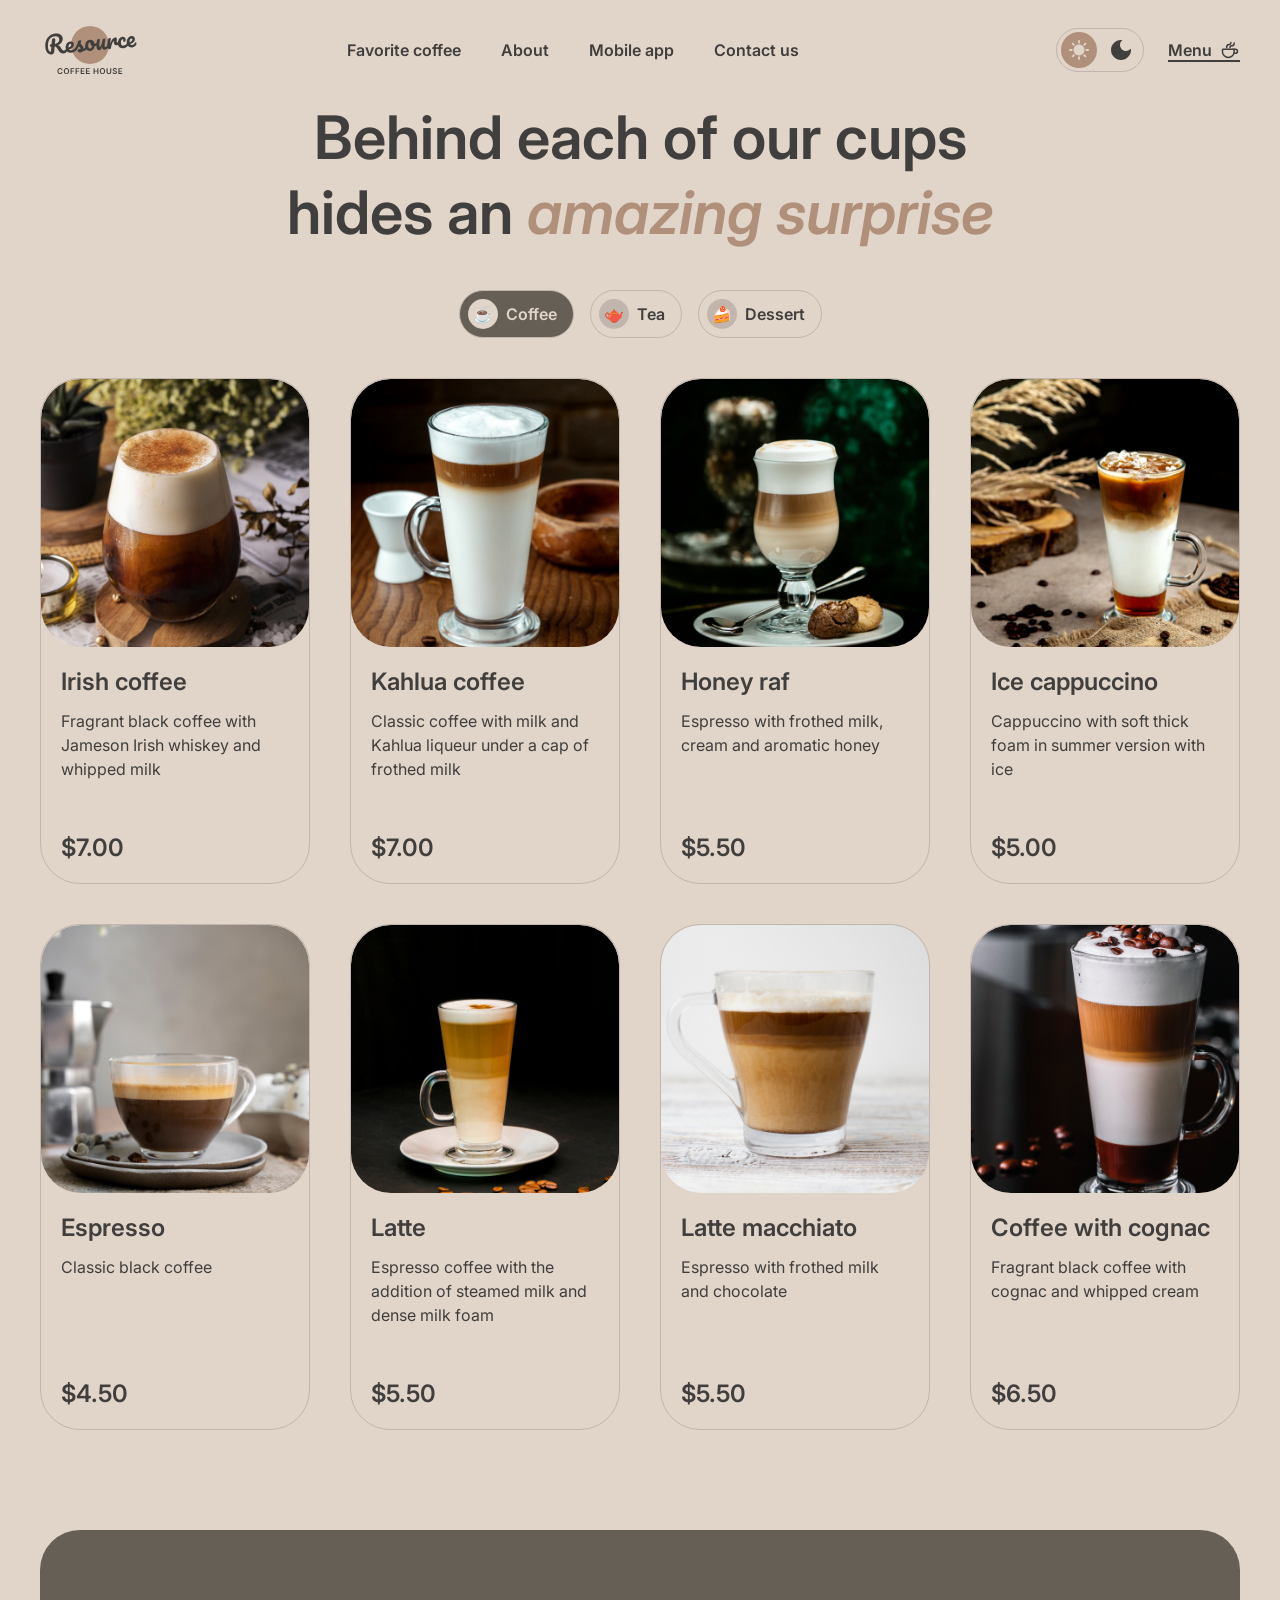
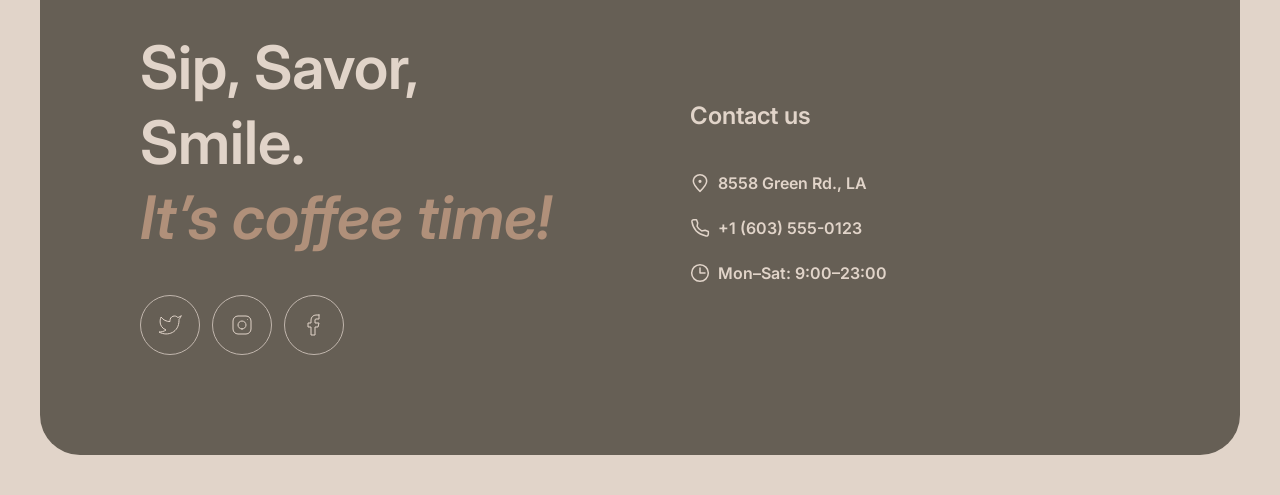
==== commit dd02a181: "Merge pull request #1 from al-lumiere/landing-page Coffee House — Part 1" ====
--- a/menu.html
+++ b/menu.html
@@ -24,7 +24,6 @@
     <script src="./js/components.js" defer></script>
     <script src="./js/theme.js" defer></script>
     <script src="./components/header/header.js" defer></script>
-    <script src="./js/menu.js" defer></script>
   </head>
 
   <body class="menuPage">
@@ -38,23 +37,163 @@
         </h1>
 
         <div class="categories">
-          <button class="category linkButton active" type="button" data-category="coffee">
+          <button class="category linkButton active" type="button">
             <span class="categoryIcon">☕</span>
             Coffee
           </button>
 
-          <button class="category linkButton" type="button" data-category="tea">
+          <button class="category linkButton" type="button">
             <span class="categoryIcon">🫖</span>
             Tea
           </button>
 
-          <button class="category linkButton" type="button" data-category="dessert">
+          <button class="category linkButton" type="button">
             <span class="categoryIcon">🍰</span>
             Dessert
           </button>
         </div>
 
-        <div class="menuGrid"></div>
+        <div class="menuGrid">
+          <article class="menuCard">
+            <div class="cardImage">
+              <img src="./assets/images/coffee-1.jpg" alt="Irish coffee" />
+            </div>
+
+            <div class="cardContent">
+              <div>
+                <h2 class="heading-3">Irish coffee</h2>
+                <p class="text-medium">
+                  Fragrant black coffee with Jameson Irish whiskey and whipped
+                  milk
+                </p>
+              </div>
+
+              <p class="heading-3">$7.00</p>
+            </div>
+          </article>
+
+          <article class="menuCard">
+            <div class="cardImage">
+              <img src="./assets/images/coffee-2.jpg" alt="Kahlua coffee" />
+            </div>
+
+            <div class="cardContent">
+              <div>
+                <h2 class="heading-3">Kahlua coffee</h2>
+                <p class="text-medium">
+                  Classic coffee with milk and Kahlua liqueur under a cap of
+                  frothed milk
+                </p>
+              </div>
+
+              <p class="heading-3">$7.00</p>
+            </div>
+          </article>
+
+          <article class="menuCard">
+            <div class="cardImage">
+              <img src="./assets/images/coffee-3.jpg" alt="Honey raf" />
+            </div>
+
+            <div class="cardContent">
+              <div>
+                <h2 class="heading-3">Honey raf</h2>
+                <p class="text-medium">
+                  Espresso with frothed milk, cream and aromatic honey
+                </p>
+              </div>
+
+              <p class="heading-3">$5.50</p>
+            </div>
+          </article>
+
+          <article class="menuCard">
+            <div class="cardImage">
+              <img src="./assets/images/coffee-4.jpg" alt="Ice cappuccino" />
+            </div>
+
+            <div class="cardContent">
+              <div>
+                <h2 class="heading-3">Ice cappuccino</h2>
+                <p class="text-medium">
+                  Cappuccino with soft thick foam in summer version with ice
+                </p>
+              </div>
+
+              <p class="heading-3">$5.00</p>
+            </div>
+          </article>
+
+          <article class="menuCard">
+            <div class="cardImage">
+              <img src="./assets/images/coffee-5.jpg" alt="Espresso" />
+            </div>
+
+            <div class="cardContent">
+              <div>
+                <h2 class="heading-3">Espresso</h2>
+                <p class="text-medium">Classic black coffee</p>
+              </div>
+
+              <p class="heading-3">$4.50</p>
+            </div>
+          </article>
+
+          <article class="menuCard">
+            <div class="cardImage">
+              <img src="./assets/images/coffee-6.jpg" alt="Latte" />
+            </div>
+
+            <div class="cardContent">
+              <div>
+                <h2 class="heading-3">Latte</h2>
+                <p class="text-medium">
+                  Espresso coffee with the addition of steamed milk and dense
+                  milk foam
+                </p>
+              </div>
+
+              <p class="heading-3">$5.50</p>
+            </div>
+          </article>
+
+          <article class="menuCard">
+            <div class="cardImage">
+              <img src="./assets/images/coffee-7.jpg" alt="Latte macchiato" />
+            </div>
+
+            <div class="cardContent">
+              <div>
+                <h2 class="heading-3">Latte macchiato</h2>
+                <p class="text-medium">
+                  Espresso with frothed milk and chocolate
+                </p>
+              </div>
+
+              <p class="heading-3">$5.50</p>
+            </div>
+          </article>
+
+          <article class="menuCard">
+            <div class="cardImage">
+              <img
+                src="./assets/images/coffee-8.jpg"
+                alt="Coffee with cognac"
+              />
+            </div>
+
+            <div class="cardContent">
+              <div>
+                <h2 class="heading-3">Coffee with cognac</h2>
+                <p class="text-medium">
+                  Fragrant black coffee with cognac and whipped cream
+                </p>
+              </div>
+
+              <p class="heading-3">$6.50</p>
+            </div>
+          </article>
+        </div>
 
         <button
           class="showMore"
--- a/components/header/header.css
+++ b/components/header/header.css
@@ -21,22 +21,18 @@
   }
 
   .navigation {
-    margin-left: 0;
+    margin-left: -50px;
     ul {
       display: flex;
       align-items: center;
-      gap: clamp(12px, 2.8vw, 40px);
-    }
-
-    a {
-      white-space: nowrap;
+      gap: 40px;
     }
   }
 
   .actions {
     display: flex;
     align-items: center;
-    gap: clamp(12px, 1.7vw, 24px);
+    gap: 24px;
   }
 
   .themeSwitch {
@@ -233,23 +229,14 @@
       z-index: 10;
       top: 100px;
       left: 0;
-      display: flex;
-      align-items: flex-start;
-      justify-content: center;
       width: 100%;
       height: calc(100dvh - 100px);
       padding: clamp(60px, 15dvh, 222px) var(--page-padding) 40px;
       box-sizing: border-box;
       background-color: var(--background-page);
+      align-items: flex-start;
+      justify-content: center;
       overflow-y: auto;
-      opacity: 0;
-      visibility: hidden;
-      pointer-events: none;
-      transform: translateY(-12px);
-      transition:
-        opacity 0.3s ease,
-        transform 0.3s ease,
-        visibility 0.3s ease;
 
       ul {
         display: flex;
@@ -281,21 +268,10 @@
 
     &.menuOpen {
       .mobileNavigation {
-        opacity: 1;
-        visibility: visible;
-        pointer-events: auto;
-        transform: translateY(0);
+        display: flex;
       }
 
       .burger {
-        span {
-          position: absolute;
-          width: 16px;
-          height: 1px;
-          background-color: var(--text-primary);
-          transition: transform 0.3s ease;
-        }
-
         span:first-child {
           transform: rotate(45deg);
         }
--- a/css/menu.css
+++ b/css/menu.css
@@ -122,10 +122,6 @@
       flex-shrink: 0;
     }
   }
-
-  .showMore[hidden] {
-    display: none;
-  }
 }
 
 @media (max-width: 768px) {
@@ -143,6 +139,10 @@
       justify-content: center;
     }
 
+    .menuCard:nth-child(n + 5) {
+      display: none;
+    }
+
     .showMore {
       display: flex;
       align-items: center;
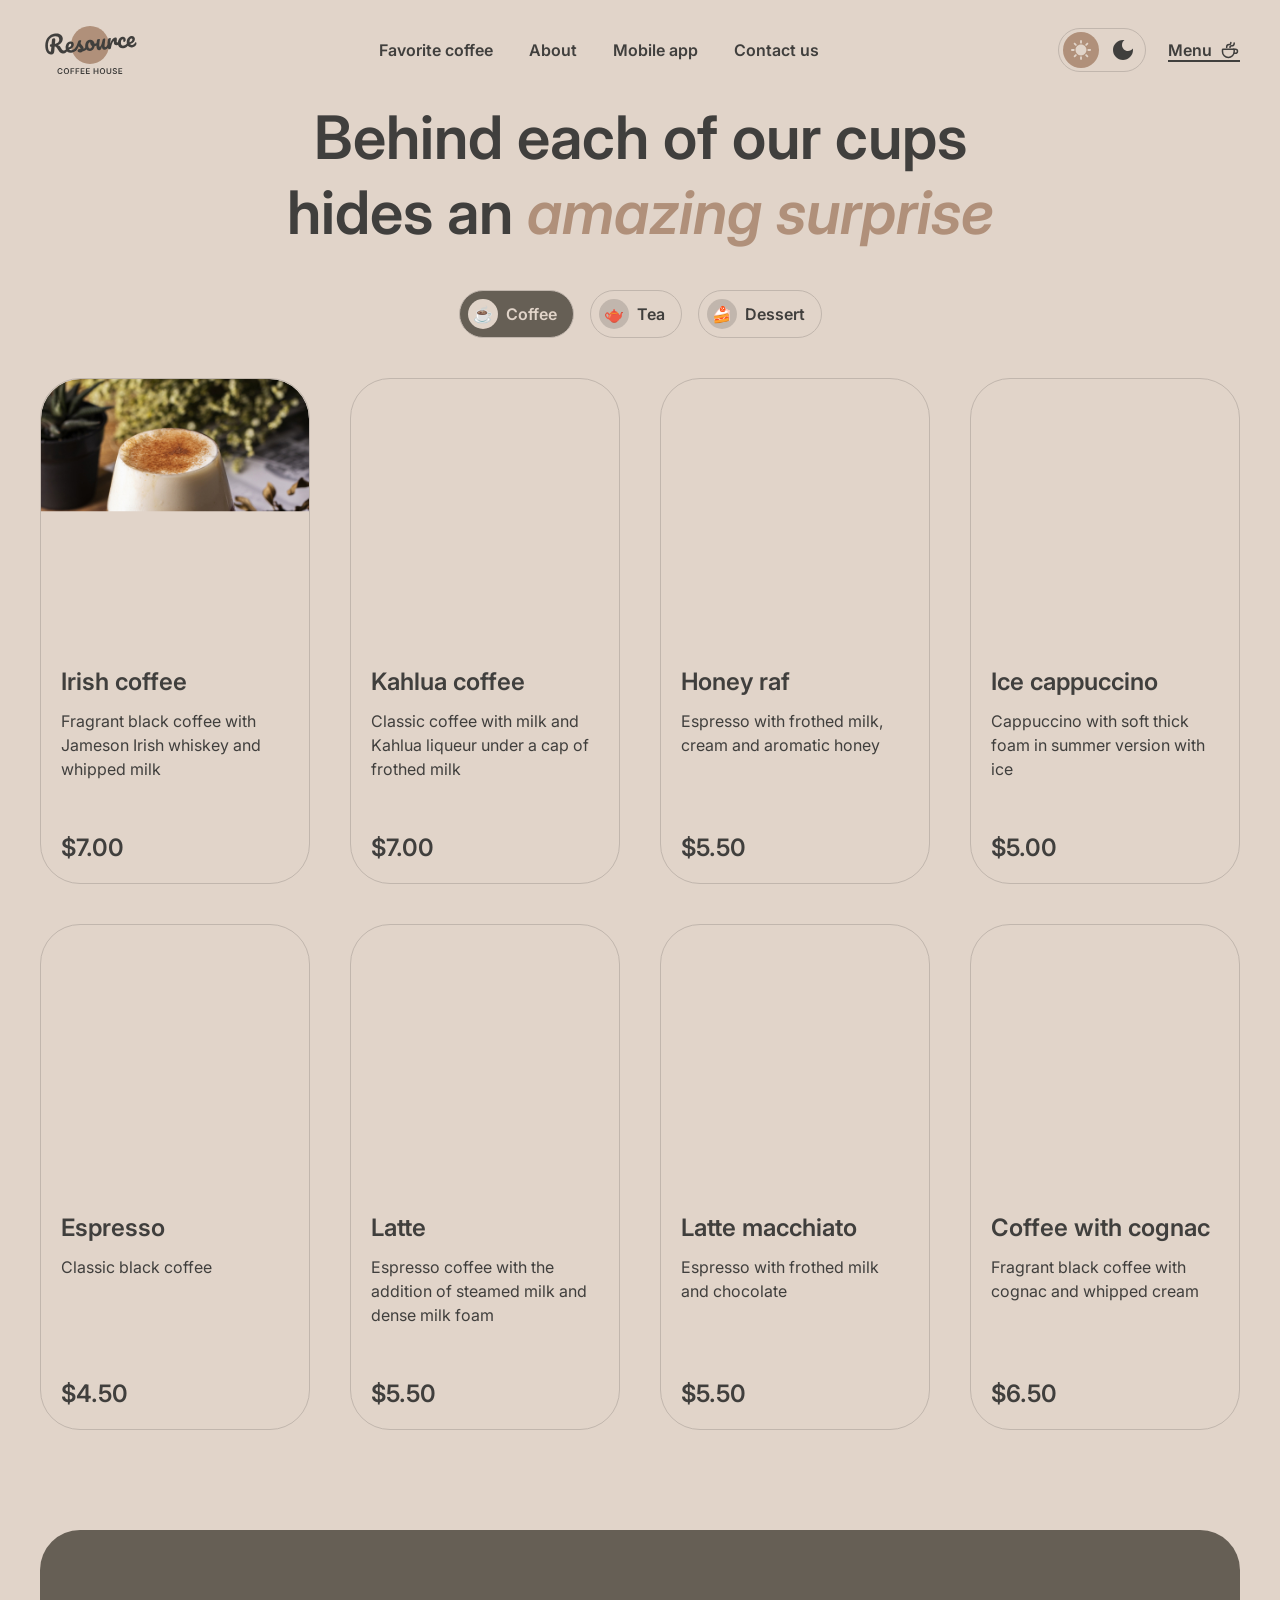
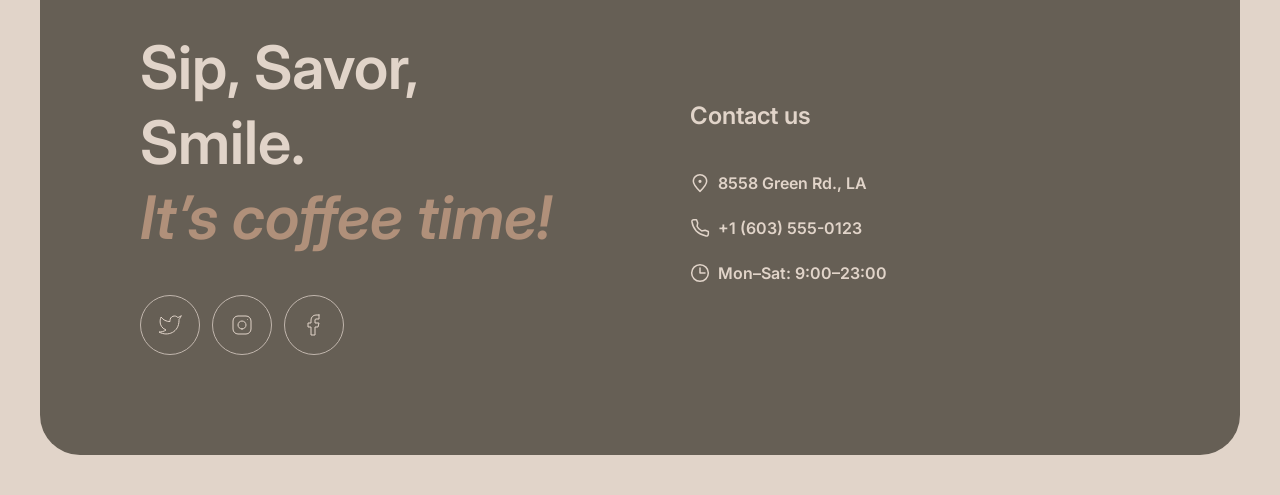
==== commit 7b25cb68: "Merge pull request #2 from al-lumiere/landing-page-part-2 Coffee House — Part 2" ====
--- a/menu.html
+++ b/menu.html
@@ -24,6 +24,7 @@
     <script src="./js/components.js" defer></script>
     <script src="./js/theme.js" defer></script>
     <script src="./components/header/header.js" defer></script>
+    <script src="./js/menu.js" defer></script>
   </head>
 
   <body class="menuPage">
@@ -37,163 +38,23 @@
         </h1>
 
         <div class="categories">
-          <button class="category linkButton active" type="button">
+          <button class="category linkButton active" type="button" data-category="coffee">
             <span class="categoryIcon">☕</span>
             Coffee
           </button>
 
-          <button class="category linkButton" type="button">
+          <button class="category linkButton" type="button" data-category="tea">
             <span class="categoryIcon">🫖</span>
             Tea
           </button>
 
-          <button class="category linkButton" type="button">
+          <button class="category linkButton" type="button" data-category="dessert">
             <span class="categoryIcon">🍰</span>
             Dessert
           </button>
         </div>
 
-        <div class="menuGrid">
-          <article class="menuCard">
-            <div class="cardImage">
-              <img src="./assets/images/coffee-1.jpg" alt="Irish coffee" />
-            </div>
-
-            <div class="cardContent">
-              <div>
-                <h2 class="heading-3">Irish coffee</h2>
-                <p class="text-medium">
-                  Fragrant black coffee with Jameson Irish whiskey and whipped
-                  milk
-                </p>
-              </div>
-
-              <p class="heading-3">$7.00</p>
-            </div>
-          </article>
-
-          <article class="menuCard">
-            <div class="cardImage">
-              <img src="./assets/images/coffee-2.jpg" alt="Kahlua coffee" />
-            </div>
-
-            <div class="cardContent">
-              <div>
-                <h2 class="heading-3">Kahlua coffee</h2>
-                <p class="text-medium">
-                  Classic coffee with milk and Kahlua liqueur under a cap of
-                  frothed milk
-                </p>
-              </div>
-
-              <p class="heading-3">$7.00</p>
-            </div>
-          </article>
-
-          <article class="menuCard">
-            <div class="cardImage">
-              <img src="./assets/images/coffee-3.jpg" alt="Honey raf" />
-            </div>
-
-            <div class="cardContent">
-              <div>
-                <h2 class="heading-3">Honey raf</h2>
-                <p class="text-medium">
-                  Espresso with frothed milk, cream and aromatic honey
-                </p>
-              </div>
-
-              <p class="heading-3">$5.50</p>
-            </div>
-          </article>
-
-          <article class="menuCard">
-            <div class="cardImage">
-              <img src="./assets/images/coffee-4.jpg" alt="Ice cappuccino" />
-            </div>
-
-            <div class="cardContent">
-              <div>
-                <h2 class="heading-3">Ice cappuccino</h2>
-                <p class="text-medium">
-                  Cappuccino with soft thick foam in summer version with ice
-                </p>
-              </div>
-
-              <p class="heading-3">$5.00</p>
-            </div>
-          </article>
-
-          <article class="menuCard">
-            <div class="cardImage">
-              <img src="./assets/images/coffee-5.jpg" alt="Espresso" />
-            </div>
-
-            <div class="cardContent">
-              <div>
-                <h2 class="heading-3">Espresso</h2>
-                <p class="text-medium">Classic black coffee</p>
-              </div>
-
-              <p class="heading-3">$4.50</p>
-            </div>
-          </article>
-
-          <article class="menuCard">
-            <div class="cardImage">
-              <img src="./assets/images/coffee-6.jpg" alt="Latte" />
-            </div>
-
-            <div class="cardContent">
-              <div>
-                <h2 class="heading-3">Latte</h2>
-                <p class="text-medium">
-                  Espresso coffee with the addition of steamed milk and dense
-                  milk foam
-                </p>
-              </div>
-
-              <p class="heading-3">$5.50</p>
-            </div>
-          </article>
-
-          <article class="menuCard">
-            <div class="cardImage">
-              <img src="./assets/images/coffee-7.jpg" alt="Latte macchiato" />
-            </div>
-
-            <div class="cardContent">
-              <div>
-                <h2 class="heading-3">Latte macchiato</h2>
-                <p class="text-medium">
-                  Espresso with frothed milk and chocolate
-                </p>
-              </div>
-
-              <p class="heading-3">$5.50</p>
-            </div>
-          </article>
-
-          <article class="menuCard">
-            <div class="cardImage">
-              <img
-                src="./assets/images/coffee-8.jpg"
-                alt="Coffee with cognac"
-              />
-            </div>
-
-            <div class="cardContent">
-              <div>
-                <h2 class="heading-3">Coffee with cognac</h2>
-                <p class="text-medium">
-                  Fragrant black coffee with cognac and whipped cream
-                </p>
-              </div>
-
-              <p class="heading-3">$6.50</p>
-            </div>
-          </article>
-        </div>
+        <div class="menuGrid"></div>
 
         <button
           class="showMore"
--- a/components/header/header.css
+++ b/components/header/header.css
@@ -21,18 +21,22 @@
   }
 
   .navigation {
-    margin-left: -50px;
+    margin-left: 0;
     ul {
       display: flex;
       align-items: center;
-      gap: 40px;
+      gap: clamp(12px, 2.8vw, 40px);
+    }
+
+    a {
+      white-space: nowrap;
     }
   }
 
   .actions {
     display: flex;
     align-items: center;
-    gap: 24px;
+    gap: clamp(12px, 1.7vw, 24px);
   }
 
   .themeSwitch {
@@ -213,6 +217,7 @@
         width: 16px;
         height: 1px;
         background-color: var(--text-primary);
+        transition: transform 0.3s ease;
       }
 
       span:first-child {
@@ -229,14 +234,23 @@
       z-index: 10;
       top: 100px;
       left: 0;
+      display: flex;
+      align-items: flex-start;
+      justify-content: center;
       width: 100%;
       height: calc(100dvh - 100px);
       padding: clamp(60px, 15dvh, 222px) var(--page-padding) 40px;
       box-sizing: border-box;
       background-color: var(--background-page);
-      align-items: flex-start;
-      justify-content: center;
       overflow-y: auto;
+      opacity: 0;
+      visibility: hidden;
+      pointer-events: none;
+      transform: translateY(-12px);
+      transition:
+        opacity 0.3s ease,
+        transform 0.3s ease,
+        visibility 0.3s ease;
 
       ul {
         display: flex;
@@ -268,10 +282,20 @@
 
     &.menuOpen {
       .mobileNavigation {
-        display: flex;
+        opacity: 1;
+        visibility: visible;
+        pointer-events: auto;
+        transform: translateY(0);
       }
 
       .burger {
+        span {
+          position: absolute;
+          width: 16px;
+          height: 1px;
+          background-color: var(--text-primary);
+        }
+
         span:first-child {
           transform: rotate(45deg);
         }
--- a/css/menu.css
+++ b/css/menu.css
@@ -122,6 +122,155 @@
       flex-shrink: 0;
     }
   }
+
+  .showMore[hidden] {
+    display: none;
+  }
+}
+
+.modalOverlay {
+  position: fixed;
+  z-index: 1000;
+  inset: 0;
+  display: flex;
+  align-items: center;
+  justify-content: center;
+  overflow-y: auto;
+  padding: 40px;
+  background-color: var(--background-overlay);
+}
+
+.productModal {
+  display: flex;
+  gap: 20px;
+  width: 100%;
+  max-width: 800px;
+  padding: 16px;
+  color: var(--text-primary);
+  background-color: var(--background-modal);
+  border-radius: 40px;
+  max-height: calc(100dvh - 40px);
+  overflow-y: auto;
+}
+
+.modalImage {
+  flex-shrink: 0;
+  width: 310px;
+  height: 310px;
+  overflow: hidden;
+  border-radius: 40px;
+
+  img {
+    width: 100%;
+    height: 100%;
+    object-fit: cover;
+    transform: scale(1.1);
+  }
+}
+
+.modalContent {
+  display: flex;
+  flex: 1;
+  flex-direction: column;
+  gap: 20px;
+}
+
+.modalInfo {
+  display: flex;
+  flex-direction: column;
+  gap: 12px;
+}
+
+.modalTotal {
+  display: flex;
+  justify-content: space-between;
+}
+
+.modalClose {
+  width: 100%;
+  padding: 10px;
+  color: var(--text-primary);
+  border: 1px solid var(--border-primary);
+  border-radius: 100px;
+}
+
+.modalParameters {
+  display: flex;
+  flex-direction: column;
+  gap: 8px;
+}
+
+.modalOptions {
+  display: flex;
+  flex-wrap: wrap;
+  gap: 8px;
+}
+
+.modalOption {
+  display: flex;
+  align-items: center;
+  gap: 8px;
+  padding: 8px 16px 8px 8px;
+  color: var(--text-primary);
+  background-color: transparent;
+  border: 1px solid var(--border-primary);
+  border-radius: 100px;
+
+  transition:
+    color 0.3s ease,
+    background-color 0.3s ease,
+    border-color 0.3s ease;
+
+  .optionKey {
+    display: flex;
+    align-items: center;
+    justify-content: center;
+    width: 30px;
+    height: 30px;
+    background-color: var(--border-primary);
+    border-radius: 50%;
+    transition: background-color 0.3s ease;
+  }
+
+  &.active {
+    color: var(--text-inverse);
+    background-color: var(--border-primary);
+    border-color: var(--border-primary);
+
+    .optionKey {
+      color: var(--text-primary);
+      background-color: var(--background-page);
+    }
+  }
+}
+
+.productAlert {
+  display: flex;
+  flex-direction: row;
+  align-items: start;
+  gap: 8px;
+  padding-top: 12px;
+  border-top: 1px solid var(--border-primary);
+}
+
+.productAlertIcon {
+  width: 16px;
+  height: 16px;
+  flex-shrink: 0;
+  margin-top: 2px;
+}
+
+.productAlertText {
+  margin: 0;
+  font-size: 10px;
+  line-height: 140%;
+}
+
+.modalNote {
+  padding: 12px 0;
+  border-top: 1px solid var(--border-primary);
+  font-size: 10px;
+  line-height: 140%;
 }
 
 @media (max-width: 768px) {
@@ -139,10 +288,6 @@
       justify-content: center;
     }
 
-    .menuCard:nth-child(n + 5) {
-      display: none;
-    }
-
     .showMore {
       display: flex;
       align-items: center;
@@ -173,6 +318,24 @@
 
       justify-content: center;
     }
+  }
+
+  .modalOverlay {
+    padding: 20px;
+  }
+
+  .productModal {
+    max-width: 688px;
+  }
+
+  .modalImage {
+    width: clamp(160px, 40vw, 310px);
+    height: clamp(160px, 40vw, 310px);
+    align-self: flex-start;
+  }
+
+  .modalContent {
+    min-width: 0;
   }
 }
 
@@ -201,4 +364,16 @@
       justify-content: center;
     }
   }
-}
+
+  .modalOverlay {
+    padding: 20px;
+  }
+
+  .productModal {
+    padding: 16px;
+  }
+
+  .modalImage {
+    display: none;
+  }
+}
--- a/css/global.css
+++ b/css/global.css
@@ -6,6 +6,7 @@
   --text-inverse: light-dark(#e1d4c9, #e1d4c9);
   --text-accent: light-dark(#b0907a, #b0907a);
   --background-page: light-dark(#e1d4c9, #292826);
+  --background-modal: light-dark(#e1d4c9, #403f3d);
   --background-container: light-dark(#665f55, #403f3d);
   --background-overlay: light-dark(
     rgba(64, 63, 61, 0.8),
@@ -43,15 +44,15 @@
   padding: 20px var(--page-padding) 40px;
 }
 
+@media (max-width: 768px) {
+  :root {
+    --page-padding: clamp(16px, 5.21vw, 40px);
+  }
+}
+
 @media (max-width: 380px) {
   :root {
     --page-padding: 16px;
-  }
-}
-
-@media (max-width: 768px) {
-  :root {
-    --page-padding: clamp(16px, 5.21vw, 40px);
   }
 }
 
